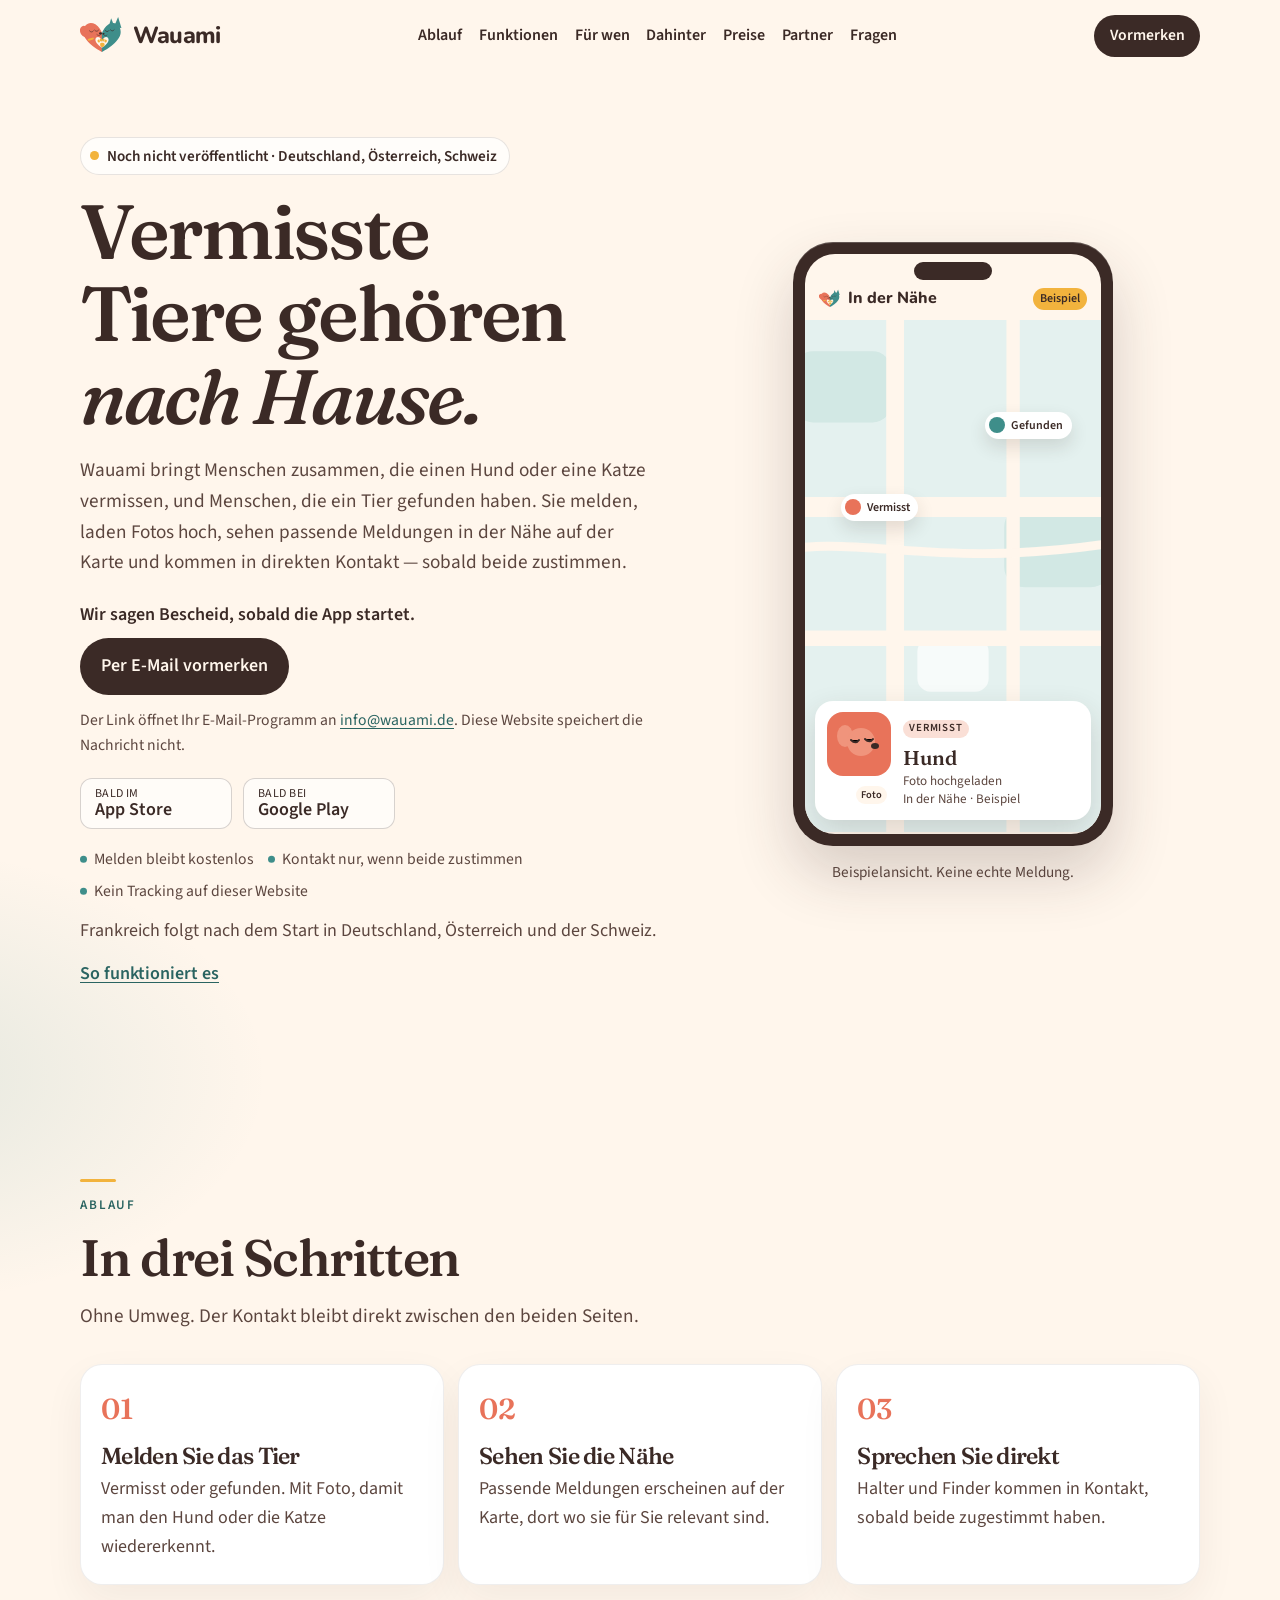
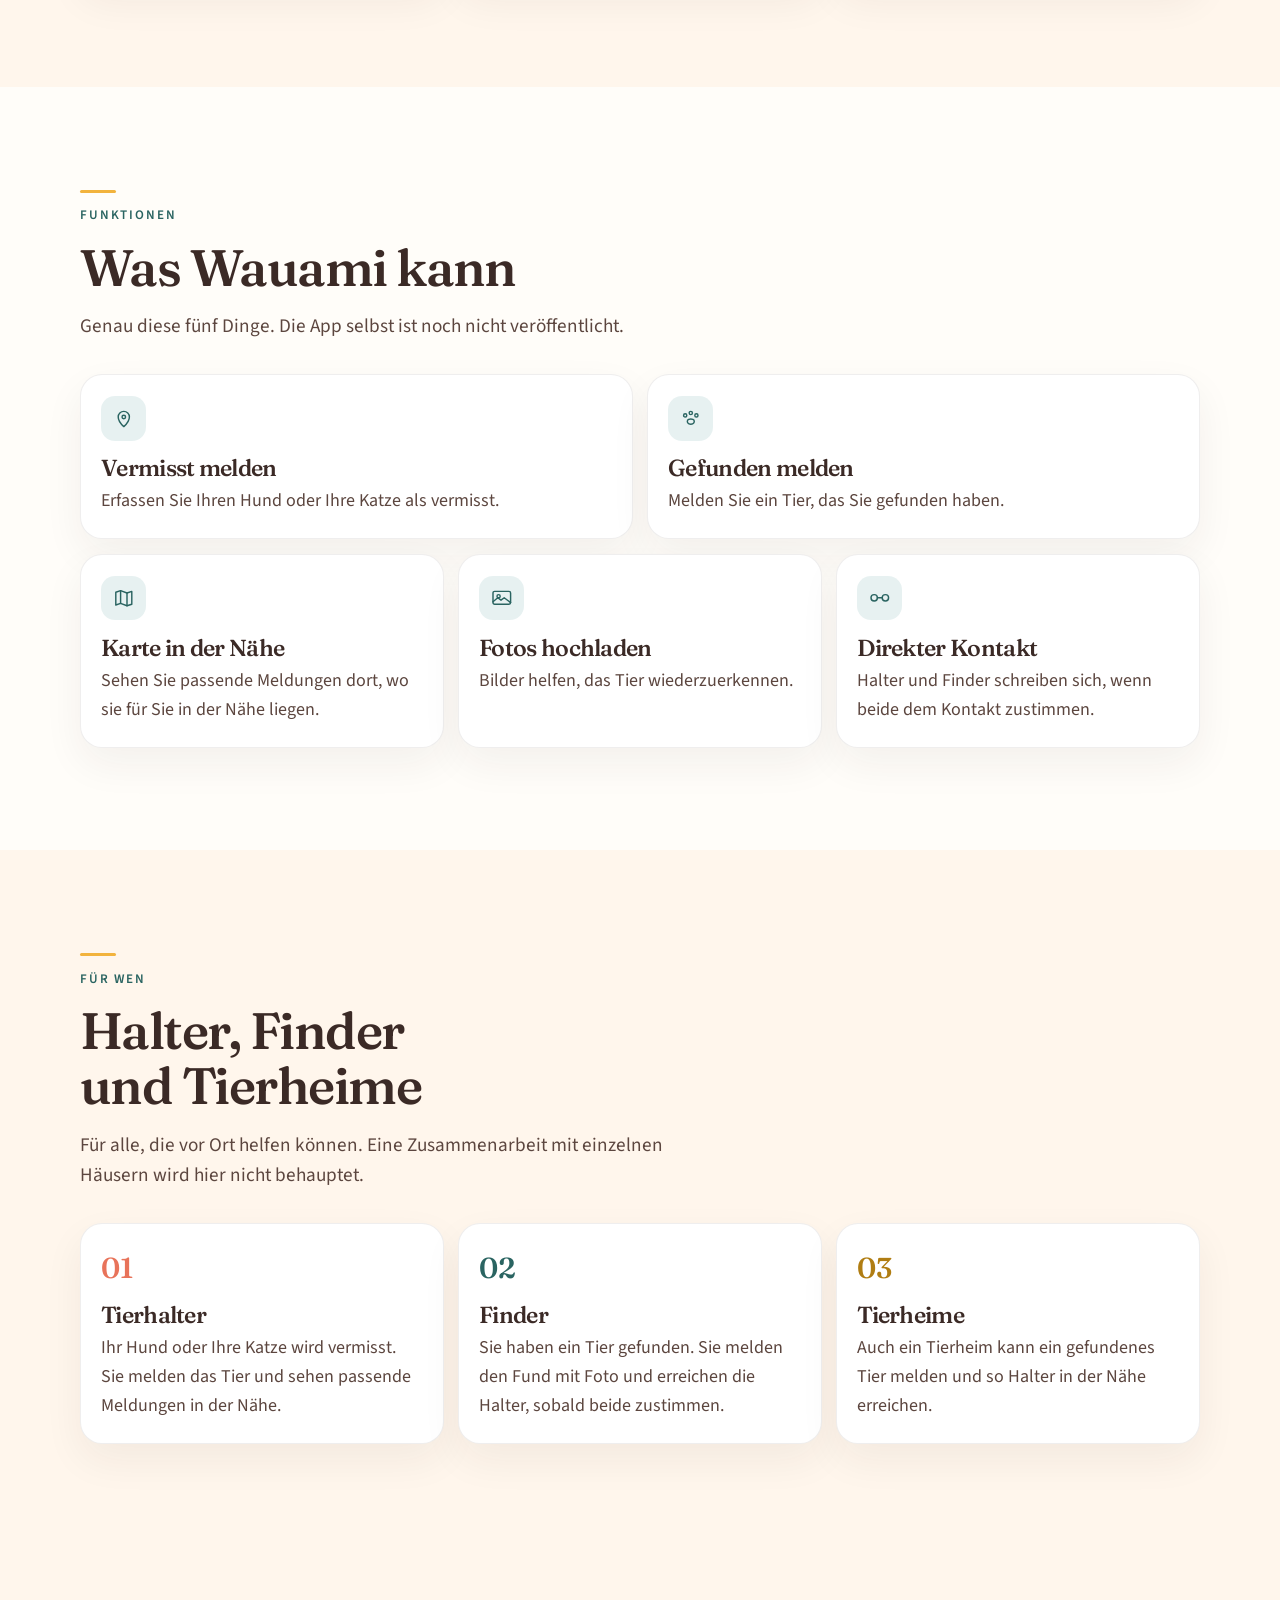
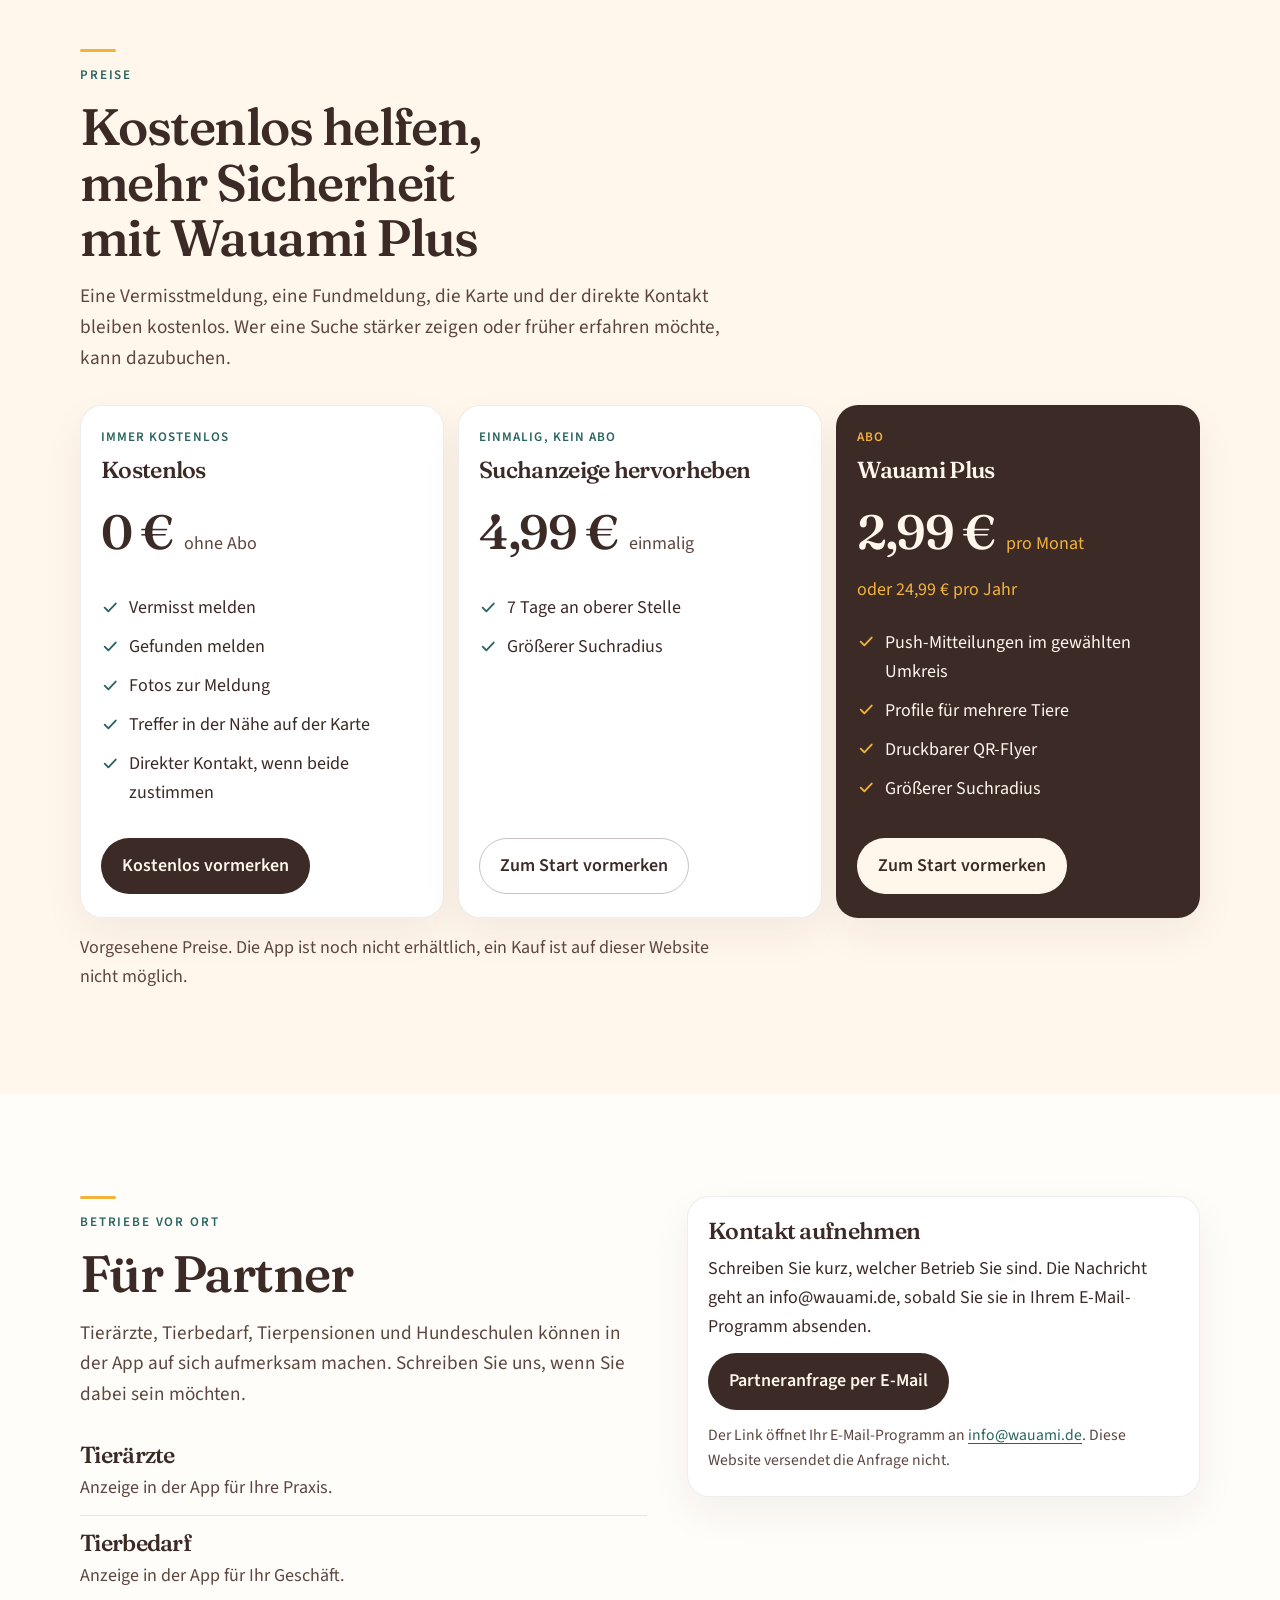
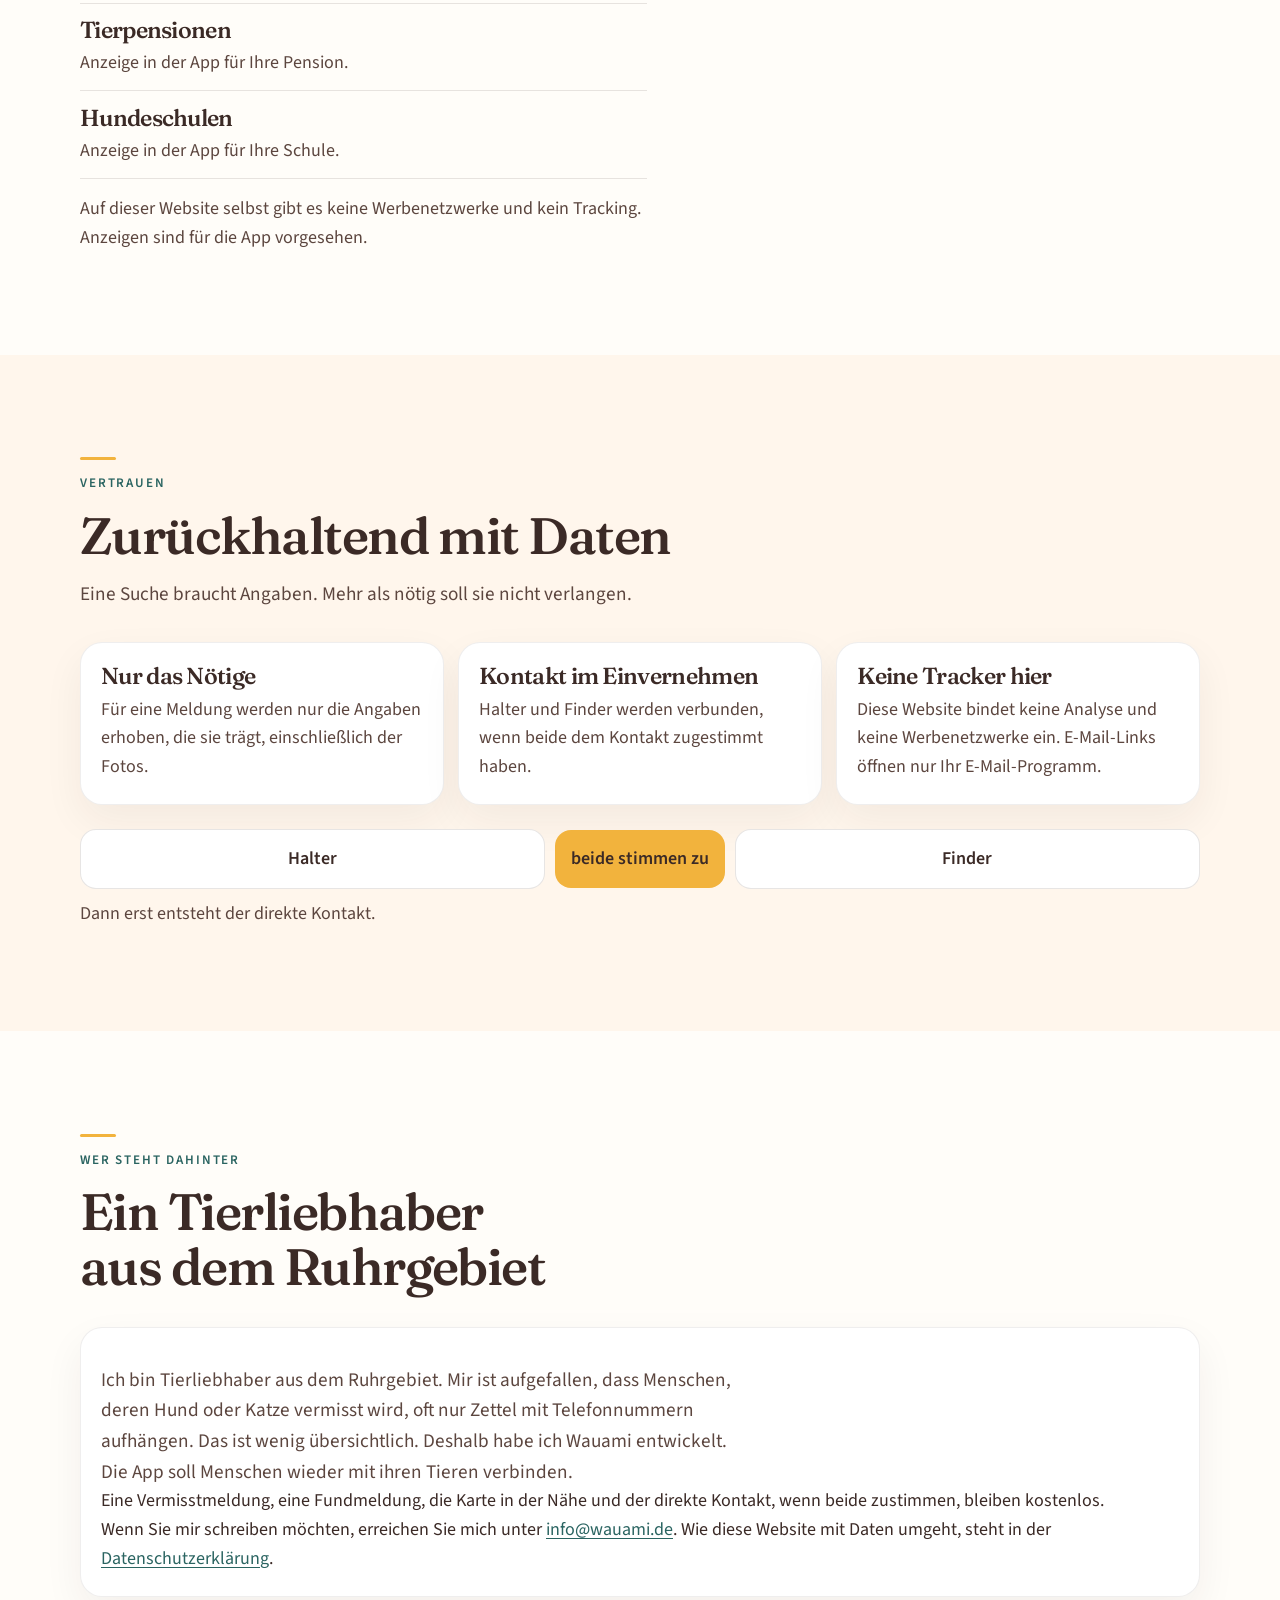
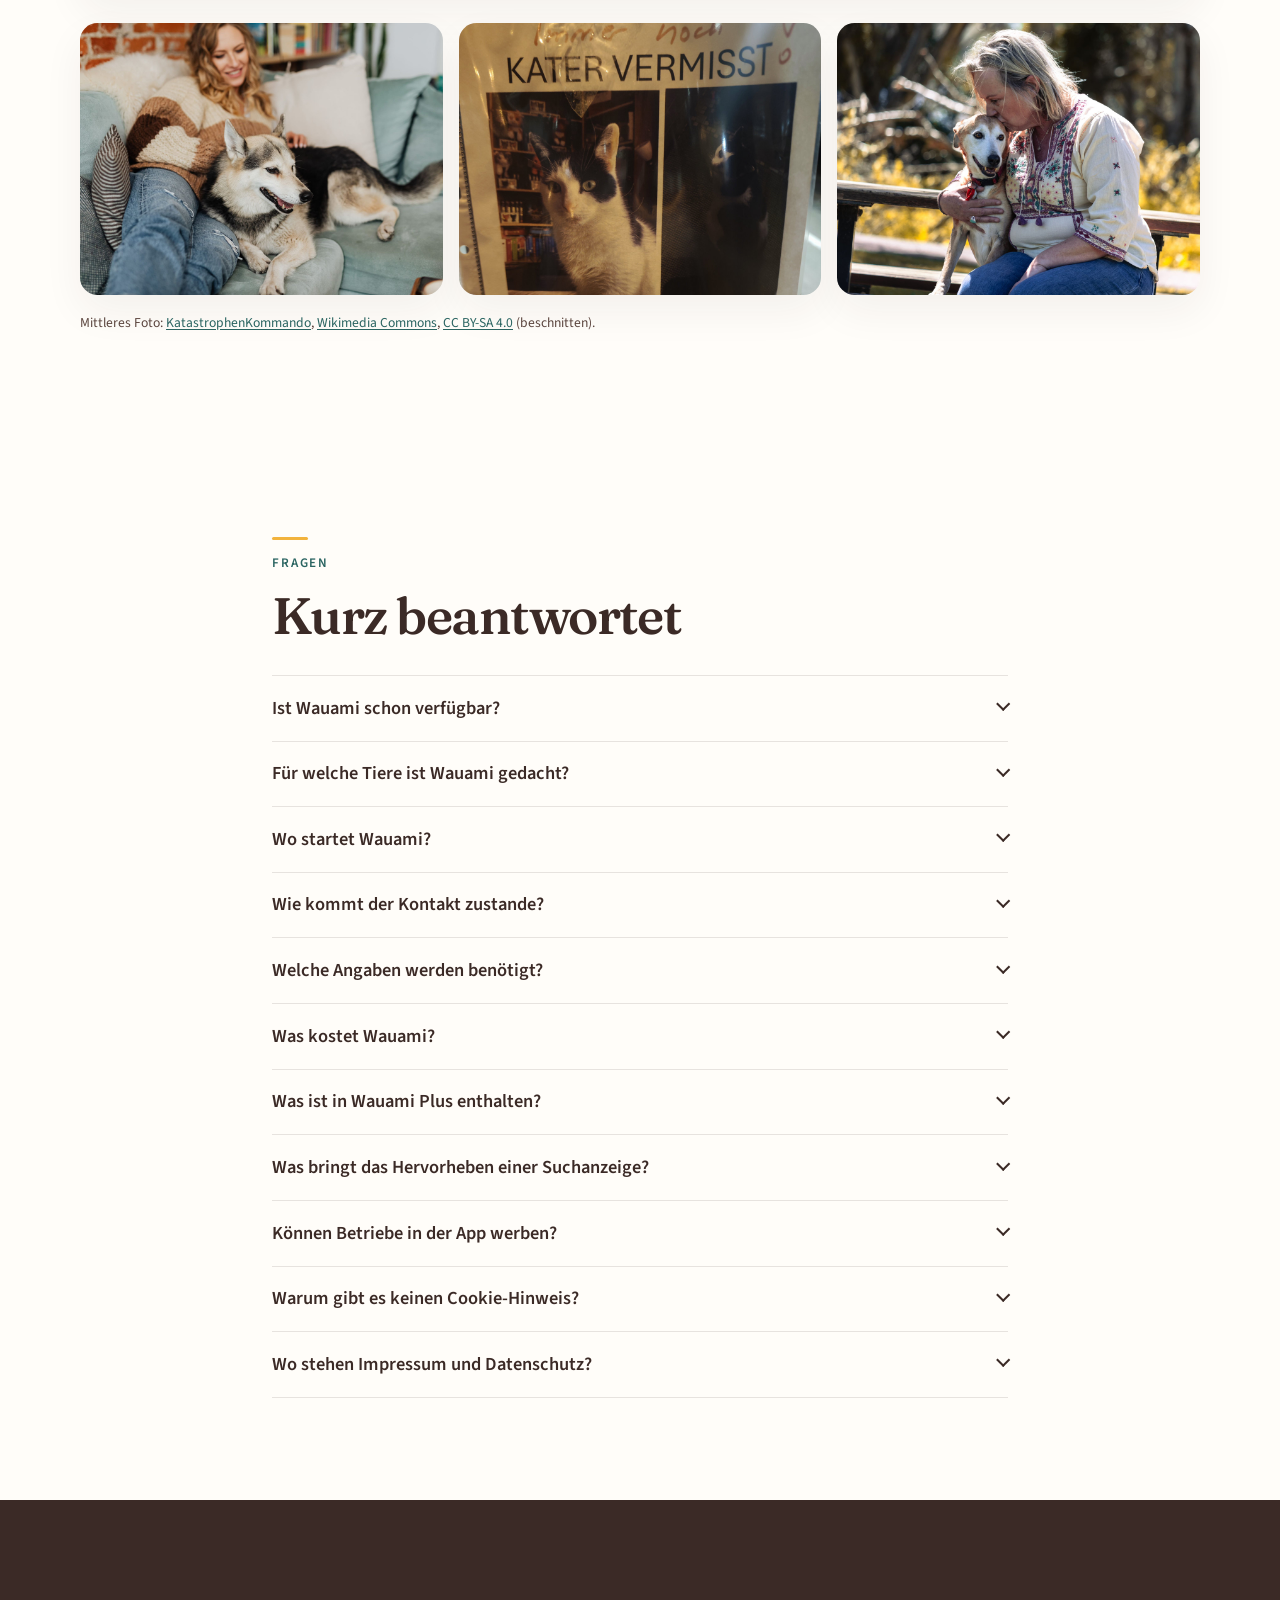
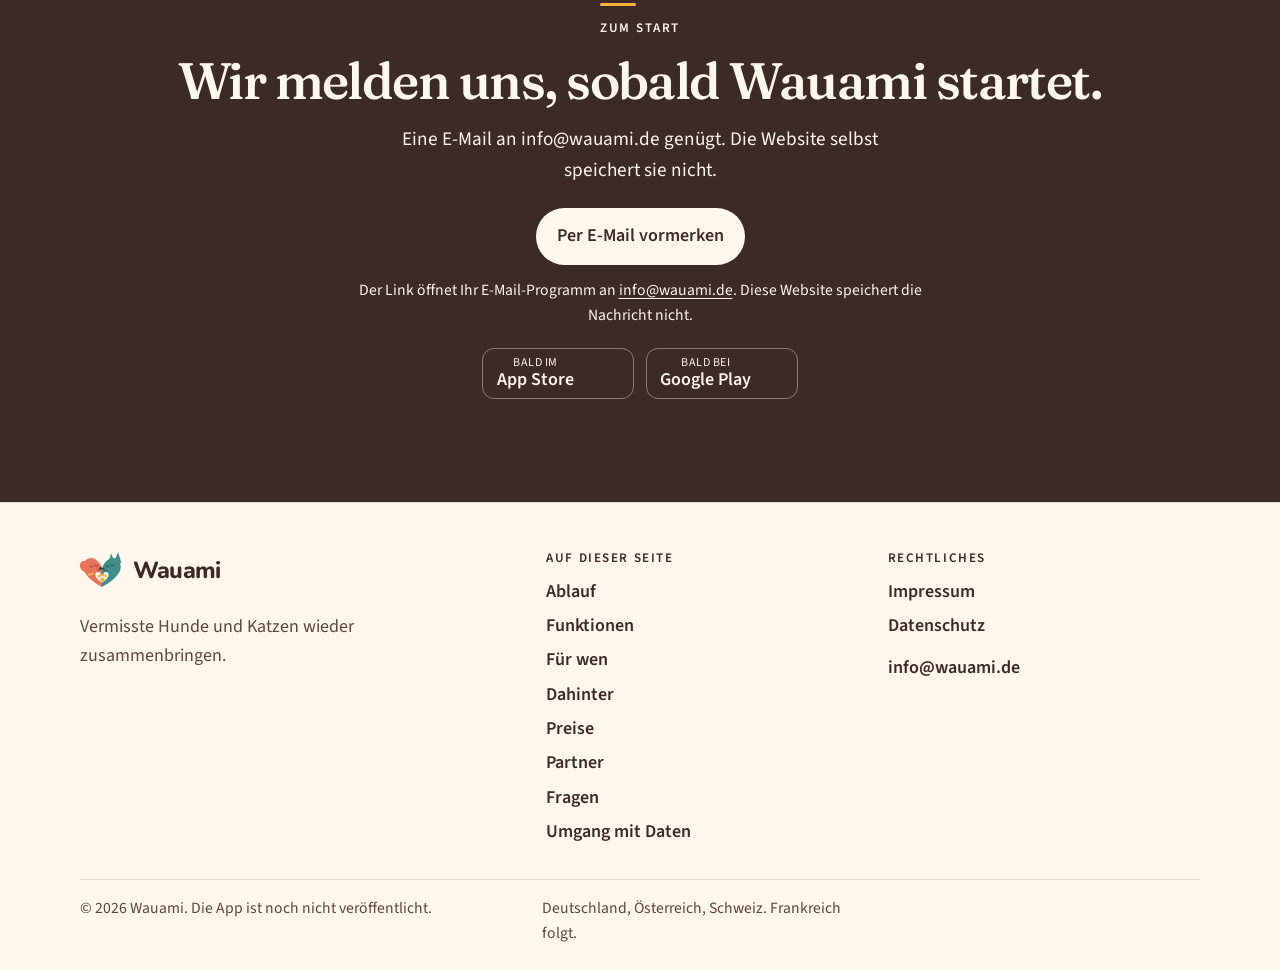
==== index.html @ b8f42830 "Website wauami.de" ====
<!DOCTYPE html><html lang="de"> <head><meta charset="utf-8"><meta name="viewport" content="width=device-width, initial-scale=1"><title>Wauami — Vermisste Tiere wieder nach Hause bringen</title><meta name="description" content="Hunde und Katzen als vermisst oder gefunden melden, in der Nähe auf der Karte sehen und direkt Kontakt aufnehmen, wenn beide zustimmen."><meta name="robots" content="noindex, nofollow"><meta name="theme-color" content="#FFF6EC"><meta name="color-scheme" content="light"><meta name="format-detection" content="telephone=no"><link rel="canonical" href="https://wauami.de/"><link rel="alternate" hreflang="de" href="https://wauami.de/"><link rel="icon" href="/mark.svg" type="image/svg+xml"><link rel="apple-touch-icon" href="/apple-touch-icon.png"><meta property="og:type" content="website"><meta property="og:locale" content="de_DE"><meta property="og:site_name" content="Wauami"><meta property="og:title" content="Wauami — Vermisste Tiere wieder nach Hause bringen"><meta property="og:description" content="Hunde und Katzen als vermisst oder gefunden melden, in der Nähe auf der Karte sehen und direkt Kontakt aufnehmen, wenn beide zustimmen."><meta property="og:url" content="https://wauami.de/"><meta property="og:image" content="https://wauami.de/og.png"><meta property="og:image:secure_url" content="https://wauami.de/og.png"><meta property="og:image:type" content="image/png"><meta property="og:image:width" content="1200"><meta property="og:image:height" content="630"><meta property="og:image:alt" content="Wauami: Hund und Katze bilden gemeinsam ein Herz"><meta name="twitter:card" content="summary_large_image"><meta name="twitter:title" content="Wauami — Vermisste Tiere wieder nach Hause bringen"><meta name="twitter:description" content="Hunde und Katzen als vermisst oder gefunden melden, in der Nähe auf der Karte sehen und direkt Kontakt aufnehmen, wenn beide zustimmen."><meta name="twitter:image" content="https://wauami.de/og.png"><meta name="twitter:image:alt" content="Wauami: Hund und Katze bilden gemeinsam ein Herz"><script type="application/ld+json">{"@context":"https://schema.org","@graph":[{"@type":"WebSite","name":"Wauami","url":"https://wauami.de","description":"Hunde und Katzen als vermisst oder gefunden melden, in der Nähe auf der Karte sehen und direkt Kontakt aufnehmen, wenn beide zustimmen.","inLanguage":"de"},{"@type":"Organization","name":"Wauami","url":"https://wauami.de","email":"info@wauami.de","logo":"https://wauami.de/mark.svg","address":{"@type":"PostalAddress","streetAddress":"Hohenzollernstraße 16","postalCode":"45659","addressLocality":"Recklinghausen","addressCountry":"DE"}},{"@type":"MobileApplication","name":"Wauami","operatingSystem":"iOS, Android","applicationCategory":"LifestyleApplication","description":"Hunde und Katzen als vermisst oder gefunden melden, in der Nähe auf der Karte sehen und direkt Kontakt aufnehmen, wenn beide zustimmen.","isAccessibleForFree":true,"offers":{"@type":"Offer","price":"0","priceCurrency":"EUR","availability":"https://schema.org/PreOrder"}}]}</script><link rel="stylesheet" href="/_astro/Base.DCu1m7xX.css"><style>
.dahinter-photos{display:grid;gap:1rem;margin-top:1.6rem;grid-template-columns:1fr;list-style:none;padding:0;margin-left:0}
.dahinter-photos figure{margin:0}
.dahinter-photos img{width:100%;height:auto;aspect-ratio:4/3;object-fit:cover;border-radius:1.1rem;display:block;box-shadow:var(--shadow)}
.dahinter-photos figcaption{position:absolute;width:1px;height:1px;overflow:hidden;clip:rect(0 0 0 0)}
@media (width>=720px){.dahinter-photos{grid-template-columns:repeat(3,1fr);align-items:start}}
.dahinter-credit{margin:.7rem 0 0;color:var(--ink-soft);font-size:.85rem;line-height:1.45}
.dahinter-credit a{color:var(--teal-text);text-decoration:underline}
.placeholder-banner{margin:1rem auto 0;display:block;width:fit-content}
</style></head> <body> <a class="skip" href="#inhalt">Zum Inhalt</a> <header class="site-header" data-header> <div class="wrap header-bar"> <a class="brand" href="/"> <img src="/mark.svg" width="44" height="40" alt=""> <span class="wordmark" translate="no">Wauami</span> </a> <nav class="nav-panel" id="hauptnav" data-nav-panel aria-label="Hauptnavigation"> <ul> <li> <a href="/#ablauf">Ablauf</a> </li><li> <a href="/#funktionen">Funktionen</a> </li><li> <a href="/#fuer-wen">Für wen</a> </li><li> <a href="/#dahinter">Dahinter</a> </li><li> <a href="/#preise">Preise</a> </li><li> <a href="/#partner">Partner</a> </li><li> <a href="/#faq">Fragen</a> </li> </ul> </nav> <div class="header-tools"> <a class="button button-small" href="/#vormerken">Vormerken</a> <button class="nav-toggle" type="button" aria-expanded="false" aria-controls="hauptnav" data-nav-toggle> <span class="visually-hidden">Menü</span> <span class="nav-toggle-bars" aria-hidden="true"></span> </button> </div> </div> </header> <main id="inhalt">   <section class="hero" id="hero" aria-labelledby="hero-title"> <div class="wrap hero-grid"> <div class="hero-copy"> <p class="eyebrow"><span class="dot" aria-hidden="true"></span> Noch nicht veröffentlicht · Deutschland, Österreich, Schweiz</p> <h1 id="hero-title">Vermisste Tiere gehören <em>nach Hause.</em></h1> <p class="lede">
Wauami bringt Menschen zusammen, die einen Hund oder eine Katze vermissen, und Menschen, die ein Tier gefunden haben. Sie melden, laden Fotos hoch, sehen passende Meldungen in der Nähe auf der Karte und kommen in direkten Kontakt — sobald beide zustimmen.
</p> <div id="vormerken"> <p class="form-lead">Wir sagen Bescheid, sobald die App startet.</p> <div class="mail-action"> <a class="button" href="mailto:info@wauami.de?subject=Vormerkung%20Wauami&amp;body=Bitte%20benachrichtigen%20Sie%20mich%2C%20sobald%20Wauami%20startet.%0A%0A">Per E-Mail vormerken</a> <p class="form-hint">
Der Link öffnet Ihr E-Mail-Programm an <a href="mailto:info@wauami.de">info@wauami.de</a>. Diese Website speichert die Nachricht nicht.
</p> </div> </div> <ul class="stores"> <li> <span class="store"> <span> <span class="store-kicker">Bald im</span> <span class="store-name">App Store</span> </span> <span class="visually-hidden">Noch kein Link. Die App ist nicht veröffentlicht.</span> </span> </li> <li> <span class="store"> <span> <span class="store-kicker">Bald bei</span> <span class="store-name">Google Play</span> </span> <span class="visually-hidden">Noch kein Link. Die App ist nicht veröffentlicht.</span> </span> </li> </ul> <ul class="assurances"> <li>Melden bleibt kostenlos</li> <li>Kontakt nur, wenn beide zustimmen</li> <li>Kein Tracking auf dieser Website</li> </ul> <p class="region-line">Frankreich folgt nach dem Start in Deutschland, Österreich und der Schweiz.</p> <p><a class="text-link" href="#ablauf">So funktioniert es</a></p> </div> <figure class="hero-figure"> <div class="device" aria-hidden="true"> <div class="device-side"></div> <div class="device-screen"> <div class="device-island"></div> <div class="app-bar"> <img src="/mark.svg" width="22" height="20" alt=""> <strong>In der Nähe</strong> <span class="app-example">Beispiel</span> </div> <div class="map"> <svg class="map-art" viewBox="0 0 320 460" preserveAspectRatio="xMidYMid slice"> <rect width="320" height="460" fill="#E4F1EF"></rect> <rect x="18" y="28" width="86" height="64" rx="16" fill="#D2E8E4"></rect> <rect x="206" y="168" width="96" height="72" rx="18" fill="#D2E8E4"></rect> <rect x="128" y="286" width="64" height="48" rx="12" fill="#F7FBFA"></rect> <path d="M0 168H320" stroke="#FFF6EC" stroke-width="18"></path> <path d="M0 286H320" stroke="#FFF6EC" stroke-width="14"></path> <path d="M108 0V460" stroke="#FFF6EC" stroke-width="16"></path> <path d="M214 0V460" stroke="#FFF6EC" stroke-width="12"></path> <path d="M-8 210C80 188 140 230 330 196" stroke="#FFF6EC" stroke-width="8" fill="none"></path> </svg> <span class="pin pin-lost"><i></i>Vermisst</span> <span class="pin pin-found"><i></i>Gefunden</span> <article class="sheet"> <div class="shot"> <svg viewBox="0 0 64 64" width="64" height="64"> <rect width="64" height="64" rx="16" fill="#E8735A"></rect> <ellipse cx="18" cy="24" rx="8" ry="11" fill="#F0947C"></ellipse> <circle cx="34" cy="30" r="14" fill="#F0947C"></circle> <path d="M24 28c3 3 6 3 8 0" stroke="#3B2A26" stroke-width="2" stroke-linecap="round"></path> <path d="M38 27c3 3 6 3 8 0" stroke="#3B2A26" stroke-width="2" stroke-linecap="round"></path> <ellipse cx="48" cy="34" rx="4" ry="3" fill="#3B2A26"></ellipse> </svg> <span>Foto</span> </div> <div class="sheet-copy"> <p class="chip">Vermisst</p> <p class="sheet-title">Hund</p> <p>Foto hochgeladen</p> <p>In der Nähe · Beispiel</p> </div> </article> </div> </div> </div> <figcaption>Beispielansicht. Keine echte Meldung.</figcaption> </figure> </div> </section> <section class="section" id="ablauf" aria-labelledby="ablauf-title"> <div class="wrap"> <header class="section-head"> <p class="kicker">Ablauf</p> <h2 id="ablauf-title">In drei Schritten</h2> <p class="lede">Ohne Umweg. Der Kontakt bleibt direkt zwischen den beiden Seiten.</p> </header> <ol class="steps"> <li class="card"> <span class="step-no" aria-hidden="true">01</span> <h3>Melden Sie das Tier</h3> <p>Vermisst oder gefunden. Mit Foto, damit man den Hund oder die Katze wiedererkennt.</p> </li> <li class="card"> <span class="step-no" aria-hidden="true">02</span> <h3>Sehen Sie die Nähe</h3> <p>Passende Meldungen erscheinen auf der Karte, dort wo sie für Sie relevant sind.</p> </li> <li class="card"> <span class="step-no" aria-hidden="true">03</span> <h3>Sprechen Sie direkt</h3> <p>Halter und Finder kommen in Kontakt, sobald beide zugestimmt haben.</p> </li> </ol> </div> </section> <section class="section section-paper" id="funktionen" aria-labelledby="funktionen-title"> <div class="wrap"> <header class="section-head"> <p class="kicker">Funktionen</p> <h2 id="funktionen-title">Was Wauami kann</h2> <p class="lede">Genau diese fünf Dinge. Die App selbst ist noch nicht veröffentlicht.</p> </header> <ul class="feature-grid"> <li class="card"> <span class="feature-icon" aria-hidden="true"> <svg viewBox="0 0 32 32"><path d="M16 27s7-6.2 7-12a7 7 0 1 0-14 0c0 5.8 7 12 7 12Z"></path><circle cx="16" cy="15" r="2.2"></circle></svg> </span> <h3>Vermisst melden</h3> <p>Erfassen Sie Ihren Hund oder Ihre Katze als vermisst.</p> </li> <li class="card"> <span class="feature-icon" aria-hidden="true"> <svg viewBox="0 0 32 32"><circle cx="9" cy="13" r="2"></circle><circle cx="16" cy="10" r="2"></circle><circle cx="23" cy="13" r="2"></circle><path d="M12 19c1-2 7-2 8 0 1 2.4-.2 5-4 5s-5-2.6-4-5Z"></path></svg> </span> <h3>Gefunden melden</h3> <p>Melden Sie ein Tier, das Sie gefunden haben.</p> </li> <li class="card"> <span class="feature-icon" aria-hidden="true"> <svg viewBox="0 0 32 32"><path d="M6 9l6-2 8 3 6-2v16l-6 2-8-3-6 2V9Z"></path><path d="M12 7v16M20 10v16"></path></svg> </span> <h3>Karte in der Nähe</h3> <p>Sehen Sie passende Meldungen dort, wo sie für Sie in der Nähe liegen.</p> </li> <li class="card"> <span class="feature-icon" aria-hidden="true"> <svg viewBox="0 0 32 32"><rect x="5" y="8" width="22" height="16" rx="2"></rect><circle cx="12" cy="14" r="2"></circle><path d="M5 21l6-5 4 3 4-3 8 6"></path></svg> </span> <h3>Fotos hochladen</h3> <p>Bilder helfen, das Tier wiederzuerkennen.</p> </li> <li class="card"> <span class="feature-icon" aria-hidden="true"> <svg viewBox="0 0 32 32"><circle cx="9" cy="16" r="4"></circle><circle cx="23" cy="16" r="4"></circle><path d="M13 16h6"></path></svg> </span> <h3>Direkter Kontakt</h3> <p>Halter und Finder schreiben sich, wenn beide dem Kontakt zustimmen.</p> </li> </ul> </div> </section> <section class="section" id="fuer-wen" aria-labelledby="fuer-wen-title"> <div class="wrap"> <header class="section-head"> <p class="kicker">Für wen</p> <h2 id="fuer-wen-title">Halter, Finder und Tierheime</h2> <p class="lede">Für alle, die vor Ort helfen können. Eine Zusammenarbeit mit einzelnen Häusern wird hier nicht behauptet.</p> </header> <ul class="audience-grid"> <li class="card audience-card"> <span class="step-no" aria-hidden="true">01</span> <h3>Tierhalter</h3> <p>Ihr Hund oder Ihre Katze wird vermisst. Sie melden das Tier und sehen passende Meldungen in der Nähe.</p> </li> <li class="card audience-card"> <span class="step-no" aria-hidden="true">02</span> <h3>Finder</h3> <p>Sie haben ein Tier gefunden. Sie melden den Fund mit Foto und erreichen die Halter, sobald beide zustimmen.</p> </li> <li class="card audience-card"> <span class="step-no" aria-hidden="true">03</span> <h3>Tierheime</h3> <p>Auch ein Tierheim kann ein gefundenes Tier melden und so Halter in der Nähe erreichen.</p> </li> </ul> </div> </section> <section class="section" id="preise" aria-labelledby="preise-title"> <div class="wrap"> <header class="section-head"> <p class="kicker">Preise</p> <h2 id="preise-title">Kostenlos helfen, mehr Sicherheit mit Wauami Plus</h2> <p class="lede">
Eine Vermisstmeldung, eine Fundmeldung, die Karte und der direkte Kontakt bleiben kostenlos. Wer eine Suche stärker zeigen oder früher erfahren möchte, kann dazubuchen.
</p> </header> <div class="price-grid"> <article class="card price-card"> <p class="price-tag">Immer kostenlos</p> <h3>Kostenlos</h3> <p class="price"> <span class="price-amount">0 €</span> <span class="price-note">ohne Abo</span> </p> <ul class="ticks"> <li> <svg viewBox="0 0 20 20" aria-hidden="true"><path d="M4 10.5 8 14.5 16 6"></path></svg> Vermisst melden </li><li> <svg viewBox="0 0 20 20" aria-hidden="true"><path d="M4 10.5 8 14.5 16 6"></path></svg> Gefunden melden </li><li> <svg viewBox="0 0 20 20" aria-hidden="true"><path d="M4 10.5 8 14.5 16 6"></path></svg> Fotos zur Meldung </li><li> <svg viewBox="0 0 20 20" aria-hidden="true"><path d="M4 10.5 8 14.5 16 6"></path></svg> Treffer in der Nähe auf der Karte </li><li> <svg viewBox="0 0 20 20" aria-hidden="true"><path d="M4 10.5 8 14.5 16 6"></path></svg> Direkter Kontakt, wenn beide zustimmen </li> </ul> <a class="button" href="#vormerken">Kostenlos vormerken</a> </article> <article class="card price-card"> <p class="price-tag">Einmalig, kein Abo</p> <h3>Suchanzeige hervorheben</h3> <p class="price"> <span class="price-amount">4,99 €</span> <span class="price-note">einmalig</span> </p> <ul class="ticks"> <li> <svg viewBox="0 0 20 20" aria-hidden="true"><path d="M4 10.5 8 14.5 16 6"></path></svg> 7 Tage an oberer Stelle </li><li> <svg viewBox="0 0 20 20" aria-hidden="true"><path d="M4 10.5 8 14.5 16 6"></path></svg> Größerer Suchradius </li> </ul> <a class="button button-ghost" href="#vormerken">Zum Start vormerken</a> </article> <article class="card price-card is-plus"> <p class="price-tag">Abo</p> <h3>Wauami Plus</h3> <p class="price"> <span class="price-amount">2,99 €</span> <span class="price-note">pro Monat</span> </p> <p class="price-alt">oder 24,99 € pro Jahr</p> <ul class="ticks"> <li> <svg viewBox="0 0 20 20" aria-hidden="true"><path d="M4 10.5 8 14.5 16 6"></path></svg> Push-Mitteilungen im gewählten Umkreis </li><li> <svg viewBox="0 0 20 20" aria-hidden="true"><path d="M4 10.5 8 14.5 16 6"></path></svg> Profile für mehrere Tiere </li><li> <svg viewBox="0 0 20 20" aria-hidden="true"><path d="M4 10.5 8 14.5 16 6"></path></svg> Druckbarer QR-Flyer </li><li> <svg viewBox="0 0 20 20" aria-hidden="true"><path d="M4 10.5 8 14.5 16 6"></path></svg> Größerer Suchradius </li> </ul> <a class="button button-inverse" href="#vormerken">Zum Start vormerken</a> </article> </div> <p class="price-footnote">
Vorgesehene Preise. Die App ist noch nicht erhältlich, ein Kauf ist auf dieser Website nicht möglich.
</p> </div> </section> <section class="section section-paper" id="partner" aria-labelledby="partner-title"> <div class="wrap partner-grid"> <div> <header class="section-head"> <p class="kicker">Betriebe vor Ort</p> <h2 id="partner-title">Für Partner</h2> <p class="lede">
Tierärzte, Tierbedarf, Tierpensionen und Hundeschulen können in der App auf sich aufmerksam machen. Schreiben Sie uns, wenn Sie dabei sein möchten.
</p> </header> <ul class="partner-list"> <li> <h3>Tierärzte</h3> <p>Anzeige in der App für Ihre Praxis.</p> </li><li> <h3>Tierbedarf</h3> <p>Anzeige in der App für Ihr Geschäft.</p> </li><li> <h3>Tierpensionen</h3> <p>Anzeige in der App für Ihre Pension.</p> </li><li> <h3>Hundeschulen</h3> <p>Anzeige in der App für Ihre Schule.</p> </li> </ul> <p class="partner-note">
Auf dieser Website selbst gibt es keine Werbenetzwerke und kein Tracking. Anzeigen sind für die App vorgesehen.
</p> </div> <div class="card partner-card"> <h3>Kontakt aufnehmen</h3> <p>Schreiben Sie kurz, welcher Betrieb Sie sind. Die Nachricht geht an info@wauami.de, sobald Sie sie in Ihrem E-Mail-Programm absenden.</p> <div class="mail-action"> <a class="button" href="mailto:info@wauami.de?subject=Partneranfrage%20Wauami&amp;body=Unternehmen%3A%0AAnsprechperson%3A%0AArt%20des%20Betriebs%20(Tier%C3%A4rzte%2C%20Tierbedarf%2C%20Tierpensionen%20oder%20Hundeschulen)%3A%0ANachricht%3A%0A">Partneranfrage per E-Mail</a> <p class="form-hint">
Der Link öffnet Ihr E-Mail-Programm an <a href="mailto:info@wauami.de">info@wauami.de</a>. Diese Website versendet die Anfrage nicht.
</p> </div> </div> </div> </section> <section class="section" id="vertrauen" aria-labelledby="vertrauen-title"> <div class="wrap"> <header class="section-head"> <p class="kicker">Vertrauen</p> <h2 id="vertrauen-title">Zurückhaltend mit Daten</h2> <p class="lede">Eine Suche braucht Angaben. Mehr als nötig soll sie nicht verlangen.</p> </header> <ul class="trust-grid"> <li class="card"> <h3>Nur das Nötige</h3> <p>Für eine Meldung werden nur die Angaben erhoben, die sie trägt, einschließlich der Fotos.</p> </li> <li class="card"> <h3>Kontakt im Einvernehmen</h3> <p>Halter und Finder werden verbunden, wenn beide dem Kontakt zugestimmt haben.</p> </li> <li class="card"> <h3>Keine Tracker hier</h3> <p>Diese Website bindet keine Analyse und keine Werbenetzwerke ein. E-Mail-Links öffnen nur Ihr E-Mail-Programm.</p> </li> </ul> <div class="consent"> <p class="consent-party">Halter</p> <p class="consent-mid">beide stimmen zu</p> <p class="consent-party">Finder</p> </div> <p class="consent-caption">Dann erst entsteht der direkte Kontakt.</p> </div> </section> <section class="section section-paper" id="dahinter" aria-labelledby="dahinter-title"> <div class="wrap"> <header class="section-head"> <p class="kicker">Wer steht dahinter</p> <h2 id="dahinter-title">Ein Tierliebhaber aus dem Ruhrgebiet</h2> </header> <div class="card"> <p class="lede">Ich bin Tierliebhaber aus dem Ruhrgebiet. Mir ist aufgefallen, dass Menschen, deren Hund oder Katze vermisst wird, oft nur Zettel mit Telefonnummern aufhängen. Das ist wenig übersichtlich. Deshalb habe ich Wauami entwickelt. Die App soll Menschen wieder mit ihren Tieren verbinden.</p> <p>Eine Vermisstmeldung, eine Fundmeldung, die Karte in der Nähe und der direkte Kontakt, wenn beide zustimmen, bleiben kostenlos.</p> <p>Wenn Sie mir schreiben möchten, erreichen Sie mich unter <a href="mailto:info@wauami.de">info@wauami.de</a>. Wie diese Website mit Daten umgeht, steht in der <a href="/datenschutz">Datenschutzerklärung</a>.</p> </div> <ul class="dahinter-photos"> <li> <figure> <img src="/bilder/wer-steht-dahinter/01-zuhause-sofa-hund.jpg" width="1152" height="864" alt="Eine Frau sitzt mit ihrem Hund auf dem Sofa."> </figure> </li> <li> <figure> <img src="/bilder/wer-steht-dahinter/02-zettel-kater-vermisst.jpg" width="1152" height="864" alt="Ein Zettel mit der Aufschrift Kater vermisst hängt in einer Hülle an einem Pfosten."> </figure> </li> <li> <figure> <img src="/bilder/wer-steht-dahinter/03-wiedersehen-bank.jpg" width="1152" height="864" alt="Eine Frau umarmt ihren Hund im Freien."> </figure> </li> </ul> <p class="dahinter-credit">Mittleres Foto: <a href="https://commons.wikimedia.org/wiki/User:KatastrophenKommando">KatastrophenKommando</a>, <a href="https://commons.wikimedia.org/wiki/File:Missing_Cat_Poster_Boris_Remchingen.jpg">Wikimedia Commons</a>, <a href="https://creativecommons.org/licenses/by-sa/4.0/deed.de">CC BY-SA 4.0</a> (beschnitten).</p> </div> </section> <section class="section section-paper" id="faq" aria-labelledby="faq-title"> <div class="wrap faq-wrap"> <header class="section-head"> <p class="kicker">Fragen</p> <h2 id="faq-title">Kurz beantwortet</h2> </header> <div class="faq-list"> <details class="faq-item"> <summary>Ist Wauami schon verfügbar?</summary> <p>Nein. Die App ist noch nicht im App Store und nicht bei Google Play. Einen Termin gibt es noch nicht. Über den E-Mail-Link können Sie sich vormerken lassen. Die Nachricht geht erst ab, wenn Sie sie in Ihrem E-Mail-Programm senden.</p> </details><details class="faq-item"> <summary>Für welche Tiere ist Wauami gedacht?</summary> <p>Für Hunde und Katzen.</p> </details><details class="faq-item"> <summary>Wo startet Wauami?</summary> <p>Zuerst in Deutschland, Österreich und der Schweiz. Frankreich ist danach vorgesehen.</p> </details><details class="faq-item"> <summary>Wie kommt der Kontakt zustande?</summary> <p>Direkt zwischen Halter und Finder, und zwar dann, wenn beide dem Kontakt zugestimmt haben.</p> </details><details class="faq-item"> <summary>Welche Angaben werden benötigt?</summary> <p>Nur das, was eine Meldung und der spätere Kontakt brauchen, einschließlich Fotos des Tieres. Für diese Website gilt die Datenschutzerklärung. Die App ist noch nicht veröffentlicht.</p> </details><details class="faq-item"> <summary>Was kostet Wauami?</summary> <p>Vermisst melden, gefunden melden, die Karte und der direkte Kontakt sind kostenlos. Eine Suchanzeige hervorzuheben ist einmalig mit 4,99 € für 7 Tage vorgesehen. Wauami Plus ist mit 2,99 € im Monat oder 24,99 € im Jahr vorgesehen. Bezahlen können Sie erst in der App. Hier gibt es keinen Kauf.</p> </details><details class="faq-item"> <summary>Was ist in Wauami Plus enthalten?</summary> <p>Push-Mitteilungen im gewählten Umkreis, Profile für mehrere Tiere, ein druckbarer QR-Flyer und ein größerer Suchradius.</p> </details><details class="faq-item"> <summary>Was bringt das Hervorheben einer Suchanzeige?</summary> <p>Die Meldung wird für 7 Tage an oberer Stelle gezeigt und mit einem größeren Suchradius versehen. Der Betrag ist einmalig, kein Abo.</p> </details><details class="faq-item"> <summary>Können Betriebe in der App werben?</summary> <p>Tierärzte, Tierbedarf, Tierpensionen und Hundeschulen können eine Anzeige in der App schalten. Die Anfrage stellen Sie per E-Mail an info@wauami.de. Werbenetzwerke auf der Website selbst gibt es nicht.</p> </details><details class="faq-item"> <summary>Warum gibt es keinen Cookie-Hinweis?</summary> <p>Diese Website bindet keine Analyse- und keine Werbedienste ein und setzt dafür keine Cookies. Die E-Mail-Links öffnen nur Ihr E-Mail-Programm. Einen Cookie-Hinweis gibt es hier deshalb nicht.</p> </details><details class="faq-item"> <summary>Wo stehen Impressum und Datenschutz?</summary> <p>Im Fuß jeder Seite. Dort stehen der Betreiber und der Umgang mit Daten auf dieser Website.</p> </details> </div> </div> </section> <section class="section closing" id="schluss" aria-labelledby="schluss-title"> <div class="wrap"> <p class="kicker kicker-light">Zum Start</p> <h2 id="schluss-title">Wir melden uns, sobald Wauami startet.</h2> <p class="lede">Eine E-Mail an info@wauami.de genügt. Die Website selbst speichert sie nicht.</p> <div class="mail-action"> <a class="button" href="mailto:info@wauami.de?subject=Vormerkung%20Wauami&amp;body=Bitte%20benachrichtigen%20Sie%20mich%2C%20sobald%20Wauami%20startet.%0A%0A">Per E-Mail vormerken</a> <p class="form-hint">
Der Link öffnet Ihr E-Mail-Programm an <a href="mailto:info@wauami.de">info@wauami.de</a>. Diese Website speichert die Nachricht nicht.
</p> </div> <ul class="stores"> <li> <span class="store"> <span> <span class="store-kicker">Bald im</span> <span class="store-name">App Store</span> </span> <span class="visually-hidden">Noch kein Link. Die App ist nicht veröffentlicht.</span> </span> </li> <li> <span class="store"> <span> <span class="store-kicker">Bald bei</span> <span class="store-name">Google Play</span> </span> <span class="visually-hidden">Noch kein Link. Die App ist nicht veröffentlicht.</span> </span> </li> </ul> </div> </section>  </main> <footer class="site-footer" id="fuss"> <div class="wrap footer-grid"> <div class="footer-brand"> <a class="brand" href="/"> <img src="/mark.svg" width="44" height="40" alt=""> <span class="wordmark" translate="no">Wauami</span> </a> <p>Vermisste Hunde und Katzen wieder zusammenbringen.</p> </div> <nav aria-label="Auf dieser Seite"> <h2>Auf dieser Seite</h2> <ul> <li> <a href="/#ablauf">Ablauf</a> </li><li> <a href="/#funktionen">Funktionen</a> </li><li> <a href="/#fuer-wen">Für wen</a> </li><li> <a href="/#dahinter">Dahinter</a> </li><li> <a href="/#preise">Preise</a> </li><li> <a href="/#partner">Partner</a> </li><li> <a href="/#faq">Fragen</a> </li> <li><a href="/#vertrauen">Umgang mit Daten</a></li> </ul> </nav> <nav aria-label="Rechtliches"> <h2>Rechtliches</h2> <ul> <li><a href="/impressum">Impressum</a></li> <li><a href="/datenschutz">Datenschutz</a></li> </ul> <p class="footer-note"> <a href="mailto:info@wauami.de">info@wauami.de</a> </p> </nav> </div> <div class="wrap footer-base"> <p>© 2026 Wauami. Die App ist noch nicht veröffentlicht.</p> <p>Deutschland, Österreich, Schweiz. Frankreich folgt.</p> </div> </footer><script type="module">function e(){let e=document.querySelector(`[data-header]`),t=document.querySelector(`[data-nav-toggle]`),n=document.querySelector(`[data-nav-panel]`);if(!e||!t||!n)return;let r=(e=!1)=>{n.classList.remove(`is-open`),t.setAttribute(`aria-expanded`,`false`),document.body.classList.remove(`nav-open`),e&&t.focus()},i=()=>{n.classList.add(`is-open`),t.setAttribute(`aria-expanded`,`true`),document.body.classList.add(`nav-open`),n.querySelector(`a`)?.focus()};t.addEventListener(`click`,()=>{n.classList.contains(`is-open`)?r():i()}),n.querySelectorAll(`a`).forEach(e=>{e.addEventListener(`click`,()=>r())}),document.addEventListener(`keydown`,e=>{e.key===`Escape`&&n.classList.contains(`is-open`)&&r(!0)}),document.addEventListener(`click`,t=>{n.classList.contains(`is-open`)&&t.target instanceof Node&&!e.contains(t.target)&&r()});let a=window.matchMedia(`(min-width: 1040px)`);a.addEventListener(`change`,()=>{a.matches&&r()});let o=()=>e.classList.toggle(`is-scrolled`,window.scrollY>8);o(),window.addEventListener(`scroll`,o,{passive:!0})}e();</script> </body> </html>
---- _astro/Base.DCu1m7xX.css ----
@font-face{font-family:Fraunces Variable;font-style:normal;font-display:swap;font-weight:100 900;src:url(/_astro/fraunces-vietnamese-wght-normal.CnvboYUG.woff2)format("woff2-variations");unicode-range:U+102-103,U+110-111,U+128-129,U+168-169,U+1A0-1A1,U+1AF-1B0,U+300-301,U+303-304,U+308-309,U+323,U+329,U+1EA0-1EF9,U+20AB}@font-face{font-family:Fraunces Variable;font-style:normal;font-display:swap;font-weight:100 900;src:url(/_astro/fraunces-latin-ext-wght-normal.Ca2vKHc0.woff2)format("woff2-variations");unicode-range:U+100-2BA,U+2BD-2C5,U+2C7-2CC,U+2CE-2D7,U+2DD-2FF,U+304,U+308,U+329,U+1D00-1DBF,U+1E00-1E9F,U+1EF2-1EFF,U+2020,U+20A0-20AB,U+20AD-20C0,U+2113,U+2C60-2C7F,U+A720-A7FF}@font-face{font-family:Fraunces Variable;font-style:normal;font-display:swap;font-weight:100 900;src:url(/_astro/fraunces-latin-wght-normal.ukD16Tqj.woff2)format("woff2-variations");unicode-range:U+??,U+131,U+152-153,U+2BB-2BC,U+2C6,U+2DA,U+2DC,U+304,U+308,U+329,U+2000-206F,U+20AC,U+2122,U+2191,U+2193,U+2212,U+2215,U+FEFF,U+FFFD}@font-face{font-family:Fraunces Variable;font-style:italic;font-display:swap;font-weight:100 900;src:url(/_astro/fraunces-vietnamese-wght-italic.BicUS2cM.woff2)format("woff2-variations");unicode-range:U+102-103,U+110-111,U+128-129,U+168-169,U+1A0-1A1,U+1AF-1B0,U+300-301,U+303-304,U+308-309,U+323,U+329,U+1EA0-1EF9,U+20AB}@font-face{font-family:Fraunces Variable;font-style:italic;font-display:swap;font-weight:100 900;src:url(/_astro/fraunces-latin-ext-wght-italic.BfTTTDIL.woff2)format("woff2-variations");unicode-range:U+100-2BA,U+2BD-2C5,U+2C7-2CC,U+2CE-2D7,U+2DD-2FF,U+304,U+308,U+329,U+1D00-1DBF,U+1E00-1E9F,U+1EF2-1EFF,U+2020,U+20A0-20AB,U+20AD-20C0,U+2113,U+2C60-2C7F,U+A720-A7FF}@font-face{font-family:Fraunces Variable;font-style:italic;font-display:swap;font-weight:100 900;src:url(/_astro/fraunces-latin-wght-italic.Py8at3oI.woff2)format("woff2-variations");unicode-range:U+??,U+131,U+152-153,U+2BB-2BC,U+2C6,U+2DA,U+2DC,U+304,U+308,U+329,U+2000-206F,U+20AC,U+2122,U+2191,U+2193,U+2212,U+2215,U+FEFF,U+FFFD}@font-face{font-family:"Source Sans 3";font-style:normal;font-display:swap;font-weight:400;src:url(/_astro/source-sans-3-latin-400-normal.DQi5PRDE.woff2)format("woff2"),url(/_astro/source-sans-3-latin-400-normal.RR2C27NP.woff)format("woff")}@font-face{font-family:"Source Sans 3";font-style:normal;font-display:swap;font-weight:600;src:url(/_astro/source-sans-3-latin-600-normal.DeckBYAU.woff2)format("woff2"),url(/_astro/source-sans-3-latin-600-normal.Ck0n4g8U.woff)format("woff")}@font-face{font-family:Nunito;font-style:normal;font-display:swap;font-weight:800;src:url(/_astro/nunito-latin-800-normal.Dz8SOQK_.woff2)format("woff2"),url(/_astro/nunito-latin-800-normal.D-J0wlBY.woff)format("woff")}:root{--coral:#e8735a;--teal:#3e8e8a;--teal-text:#2a6461;--honey:#f2b33d;--cream:#fff6ec;--paper:#fffdf9;--ink:#3b2a26;--ink-soft:#5c463f;--line:#3b2a261f;--shadow:0 16px 40px #3b2a260f;--font-display:"Fraunces Variable", Georgia, "Times New Roman", serif;--font-body:"Source Sans 3", "Segoe UI", sans-serif;--font-mark:"Nunito", "Trebuchet MS", sans-serif;color-scheme:light}*,:before,:after{box-sizing:border-box}html{scroll-behavior:smooth}body{font-family:var(--font-body);color:var(--ink);background:radial-gradient(900px 480px at 100% -10%, #e8735a29, transparent 60%), radial-gradient(720px 420px at -10% 12%, #3e8e8a24, transparent 55%), var(--cream);margin:0;font-size:1.125rem;line-height:1.6}body.nav-open{overflow:hidden}img{max-width:100%;height:auto;display:block}h1,h2,h3{font-family:var(--font-display);letter-spacing:-.03em;text-wrap:balance;margin:0;font-weight:560;line-height:1.08}h1{font-size:clamp(2.7rem,7vw,4.8rem)}h1 em{font-style:italic;font-weight:520}h2{font-size:clamp(2rem,4vw,3.2rem)}h3{font-size:1.45rem}p{hyphens:auto;margin:0}a{color:var(--teal-text);text-underline-offset:.18em}a:hover{color:var(--ink)}:focus-visible{outline:3px solid var(--teal-text);outline-offset:3px}::selection{background:var(--honey);color:var(--ink)}.skip{z-index:50;background:var(--ink);color:var(--cream);border-radius:999px;padding:.7rem 1rem;text-decoration:none;position:absolute;top:-4rem;left:1rem}.skip:focus{top:1rem}.visually-hidden{clip:rect(0, 0, 0, 0);white-space:nowrap;border:0;width:1px;height:1px;margin:-1px;padding:0;position:absolute;overflow:hidden}.wrap{width:min(1120px,100% - 2.5rem);margin-inline:auto}.section{padding-block:clamp(4.2rem,8vw,7rem);scroll-margin-top:5.5rem}.section-paper{background:var(--paper)}.section-head{max-width:40rem;margin-bottom:2rem}.kicker{letter-spacing:.14em;text-transform:uppercase;color:var(--teal-text);margin:0 0 .85rem;font-size:.82rem;font-weight:600}.kicker:before{content:"";background:var(--honey);border-radius:99px;width:2.25rem;height:3px;margin-bottom:.8rem;display:block}.lede{max-width:40rem;color:var(--ink-soft);margin-top:1rem;font-size:1.2rem}.card{box-shadow:var(--shadow);background:#fff;border:1px solid #3b2a2614;border-radius:22px;padding:1.3rem 1.25rem 1.4rem}.button{background:var(--ink);min-height:3rem;color:var(--cream);font:inherit;cursor:pointer;border:1.5px solid #0000;border-radius:999px;justify-content:center;align-items:center;padding:.8rem 1.25rem;font-weight:600;text-decoration:none;display:inline-flex}.button:hover{color:var(--cream);background:#2a1e1b}.button-small{min-height:2.6rem;padding:.4rem .9rem;font-size:.98rem}.button-ghost{color:var(--ink);background:0 0;border-color:#3b2a2647}.button-ghost:hover{color:var(--ink);background:#3b2a260d}.button-inverse{background:var(--cream);color:var(--ink)}.button-inverse:hover{color:var(--ink);background:#fff}.closing :focus-visible,.price-card.is-plus :focus-visible{outline-color:var(--honey)}.brand{color:var(--ink);align-items:center;gap:.55rem;text-decoration:none;display:inline-flex}.wordmark{font-family:var(--font-mark);letter-spacing:-.03em;font-size:1.45rem;font-weight:800;line-height:1}.site-header{z-index:30;background:#fff6ecf7;border-bottom:1px solid #0000;position:sticky;top:0}.site-header.is-scrolled{border-bottom-color:var(--line)}.header-bar{justify-content:space-between;align-items:center;gap:.75rem;min-height:4.5rem;display:flex;position:relative}.header-tools{align-items:center;gap:.5rem;display:flex}.nav-toggle{border:1px solid var(--line);cursor:pointer;background:#fff;border-radius:999px;place-items:center;width:2.75rem;height:2.75rem;display:grid}.nav-toggle-bars,.nav-toggle-bars:before,.nav-toggle-bars:after{background:var(--ink);border-radius:2px;width:1.05rem;height:2px;display:block;position:relative}.nav-toggle-bars:before,.nav-toggle-bars:after{content:"";position:absolute;left:0}.nav-toggle-bars:before{top:-6px}.nav-toggle-bars:after{top:6px}.nav-toggle[aria-expanded=true] .nav-toggle-bars{background:0 0}.nav-toggle[aria-expanded=true] .nav-toggle-bars:before{top:0;transform:rotate(45deg)}.nav-toggle[aria-expanded=true] .nav-toggle-bars:after{top:0;transform:rotate(-45deg)}.nav-panel{display:none}.nav-panel.is-open{z-index:29;background:var(--cream);border-bottom:1px solid var(--line);flex-direction:column;padding:.4rem 1.25rem 1.5rem;display:flex;position:fixed;inset:4.5rem 0 0;overflow:auto}.nav-panel ul{margin:0;padding:0;list-style:none}.nav-panel a{color:var(--ink);padding:.85rem 0;font-size:1.15rem;font-weight:600;text-decoration:none;display:block}.nav-panel a:hover{color:var(--teal-text)}.hero{padding-block:clamp(2.2rem,5vw,4.5rem) clamp(3.5rem,7vw,5.5rem);position:relative;overflow:clip}.hero-grid{align-items:center;gap:2.5rem;display:grid}.eyebrow{border:1px solid var(--line);background:#ffffffb8;border-radius:999px;align-items:center;gap:.5rem;margin:0 0 1rem;padding:.35rem .8rem .35rem .55rem;font-size:.95rem;font-weight:600;display:inline-flex}.dot{background:var(--honey);border-radius:50%;flex:none;width:.55rem;height:.55rem}.form-lead{margin:1.4rem 0 .55rem;font-weight:600}label,.field label{margin-bottom:.35rem;font-size:.98rem;font-weight:600;display:block}.optional{color:var(--ink-soft);font-weight:400}input,select,textarea{width:100%;min-height:3rem;color:var(--ink);font:inherit;background:#fff;border:1.5px solid #3b2a2638;border-radius:12px;padding:.7rem .9rem}textarea{resize:vertical;min-height:8rem}input::placeholder{color:var(--ink-soft)}.waitlist-row{gap:.65rem;display:grid}.form-hint{color:var(--ink-soft);margin-top:.7rem;font-size:.98rem}.form-status:empty{margin:0}.form-status:not(:empty){border:1px solid var(--honey);color:var(--ink);background:#fff;border-radius:12px;margin:.8rem 0 0;padding:.75rem .9rem}.stores{flex-wrap:wrap;gap:.7rem;margin:1.2rem 0 0;padding:0;list-style:none;display:flex}.store{background:#ffffffa6;border:1.5px solid #3b2a2633;border-radius:12px;min-width:9.5rem;padding:.45rem .85rem;display:inline-flex}.store-kicker,.store-name{line-height:1.15;display:block}.store-kicker{letter-spacing:.04em;text-transform:uppercase;font-size:.75rem}.store-name{font-weight:600}.assurances{color:var(--ink-soft);flex-wrap:wrap;gap:.45rem .9rem;margin:1.1rem 0 0;padding:0;font-size:.98rem;list-style:none;display:flex}.assurances li:before{content:"";background:var(--teal);border-radius:50%;width:.45rem;height:.45rem;margin-right:.4rem;display:inline-block;transform:translateY(-.08rem)}.region-line{color:var(--ink-soft);margin-top:.8rem}.text-link{margin-top:.9rem;font-weight:600;display:inline-block}.hero-figure{justify-self:center;margin:0}.hero-figure figcaption{text-align:center;color:var(--ink-soft);margin-top:.85rem;font-size:.95rem}.device{background:var(--ink);border-radius:40px;width:min(100%,300px);margin-inline:auto;padding:12px;position:relative;box-shadow:inset 0 1px #fff3,0 28px 60px #3b2a2633}.device-screen{background:var(--cream);border-radius:30px;height:540px;position:relative;overflow:hidden}.device-island{z-index:2;background:var(--ink);border-radius:999px;width:78px;height:18px;position:absolute;top:8px;left:50%;transform:translate(-50%)}.app-bar{align-items:center;gap:.4rem;padding:32px 14px 8px;font-size:.95rem;display:flex}.app-bar strong{font-family:var(--font-mark);font-size:1rem}.app-example{background:var(--honey);border-radius:999px;margin-left:auto;padding:.1rem .45rem;font-size:.75rem;font-weight:600}.map{height:calc(100% - 68px);position:relative}.map-art{width:100%;height:100%;display:block}.pin{background:#fff;border-radius:999px;align-items:center;gap:.35rem;padding:.25rem .55rem .25rem .25rem;font-size:.75rem;font-weight:600;display:inline-flex;position:absolute;box-shadow:0 8px 18px #3b2a2624}.pin i{border-radius:50%;width:1rem;height:1rem}.pin-lost{top:34%;left:12%}.pin-lost i{background:var(--coral)}.pin-found{top:18%;right:10%}.pin-found i{background:var(--teal)}.sheet{background:#fff;border-radius:18px;gap:.75rem;padding:.7rem;display:flex;position:absolute;bottom:12px;left:10px;right:10px;box-shadow:0 12px 30px #3b2a2629}.shot{flex:none;position:relative}.shot span{background:var(--cream);border-radius:999px;padding:.05rem .3rem;font-size:.65rem;font-weight:700;position:absolute;bottom:4px;right:4px}.sheet-copy p{color:var(--ink-soft);font-size:.82rem;line-height:1.35}.sheet-title{font-family:var(--font-display);margin:.15rem 0;font-weight:560;color:var(--ink)!important;font-size:1.25rem!important}.chip{letter-spacing:.08em;text-transform:uppercase;background:#fadfd6;border-radius:999px;margin:0;padding:.12rem .4rem;font-weight:700;display:inline-block;color:var(--ink)!important;font-size:.68rem!important}.steps,.feature-grid,.audience-grid,.trust-grid,.partner-list{margin:0;padding:0;list-style:none}.steps,.audience-grid,.trust-grid{gap:.9rem;display:grid}.step-no{color:var(--coral);font-family:var(--font-display);margin-bottom:.7rem;font-size:1.8rem;font-weight:560;display:block}.steps p,.feature-grid p,.audience-grid p,.trust-grid p,.partner-list p{color:var(--ink-soft);margin-top:.45rem}.feature-grid{gap:.9rem;display:grid}.feature-icon{width:2.8rem;height:2.8rem;color:var(--teal-text);background:#3e8e8a1f;border-radius:14px;place-items:center;margin-bottom:.9rem;display:grid}.feature-icon svg{fill:none;stroke:currentColor;stroke-width:1.8px;stroke-linecap:round;stroke-linejoin:round;width:1.6rem;height:1.6rem}.audience-card:nth-child(2) .step-no{color:var(--teal-text)}.audience-card:nth-child(3) .step-no{color:#b07d12}.price-grid{gap:.9rem;display:grid}.price-card{flex-direction:column;gap:.35rem;display:flex}.price-card h3{margin-top:.2rem}.price-tag{letter-spacing:.08em;text-transform:uppercase;color:var(--teal-text);font-size:.82rem;font-weight:700}.price{flex-wrap:wrap;align-items:baseline;gap:.45rem .7rem;margin-top:.4rem;display:flex}.price-amount{font-family:var(--font-display);letter-spacing:-.03em;font-variant-numeric:tabular-nums;font-size:clamp(2.2rem,4vw,3rem);font-weight:560}.price-note,.price-alt,.price-footnote{color:var(--ink-soft)}.price-alt{margin:0}.ticks{margin:.8rem 0 1.2rem;padding:0;list-style:none}.ticks li{align-items:flex-start;gap:.6rem;padding:.32rem 0;display:flex}.ticks svg{fill:none;width:1.15rem;height:1.15rem;stroke:var(--teal-text);stroke-width:2px;stroke-linecap:round;stroke-linejoin:round;flex:none;margin-top:.2rem}.price-card .button{align-self:flex-start;margin-top:auto}.price-card.is-plus{background:var(--ink);color:var(--cream);border-color:#0000}.price-card.is-plus .price-tag,.price-card.is-plus .price-note,.price-card.is-plus .price-alt{color:var(--honey)}.price-card.is-plus .ticks svg{stroke:var(--honey)}.price-footnote{max-width:40rem;margin-top:1rem}.partner-grid{align-items:start;gap:1.5rem;display:grid}.partner-list{gap:.85rem;display:grid}.partner-list li{border-bottom:1px solid var(--line);padding-bottom:.75rem}.partner-note{color:var(--ink-soft);margin-top:1rem}.partner-card,.partner-form,.field{gap:.75rem;display:grid}.field{gap:.35rem}.consent{gap:.6rem;margin-top:1.5rem;display:grid}.consent-party,.consent-mid{text-align:center;border-radius:16px;margin:0;padding:.9rem 1rem;font-weight:600}.consent-party{border:1px solid var(--line);background:#fff}.consent-mid{background:var(--honey);color:var(--ink)}.consent-caption{color:var(--ink-soft);margin-top:.7rem}.faq-wrap{max-width:46rem}.faq-item{border-top:1px solid var(--line)}.faq-item:last-child{border-bottom:1px solid var(--line)}.faq-item summary{cursor:pointer;justify-content:space-between;gap:1rem;padding:1.1rem 0;font-size:1.15rem;font-weight:600;list-style:none;display:flex}.faq-item summary::-webkit-details-marker{display:none}.faq-item summary:after{content:"";border-right:2px solid var(--ink);border-bottom:2px solid var(--ink);flex:none;width:.65rem;height:.65rem;margin-top:.35rem;transform:rotate(45deg)}.faq-item[open] summary:after{margin-top:.55rem;transform:rotate(-135deg)}.faq-item p{max-width:40rem;color:var(--ink-soft);margin:0 0 1.15rem}.closing{background:var(--ink);color:var(--cream)}.closing .wrap{text-align:center;justify-items:center;display:grid}.closing .kicker,.closing h2,.closing .lede{color:var(--cream)}.closing .lede{max-width:34rem}.closing .waitlist{text-align:left;width:min(100%,36rem);margin-top:1.4rem}.mail-action{justify-items:start;gap:.15rem;display:grid}.closing .mail-action{text-align:center;justify-items:center;width:min(100%,36rem);margin-top:1.4rem}.closing .form-hint,.closing label,.closing .form-hint a{color:var(--cream)}.closing .button{background:var(--cream);color:var(--ink)}.closing .button:hover{color:var(--ink);background:#fff}.closing .stores{justify-content:center}.closing .store{color:var(--cream);background:0 0;border-color:#fff6ec66}.site-footer{border-top:1px solid var(--line);padding-block:3rem 1.5rem}.footer-grid{gap:1.8rem;display:grid}.footer-brand p,.footer-note,.footer-base{color:var(--ink-soft)}.footer-brand p{max-width:18rem;margin-top:.8rem}.site-footer h2{font-family:var(--font-body);letter-spacing:.12em;text-transform:uppercase;font-size:.82rem;font-weight:700}.site-footer ul{margin:.8rem 0 0;padding:0;list-style:none}.site-footer li+li{margin-top:.35rem}.site-footer a{color:var(--ink);font-weight:600;text-decoration:none}.site-footer a:hover{color:var(--teal-text);text-decoration:underline}.footer-note{margin-top:.8rem}.footer-base{border-top:1px solid var(--line);gap:.25rem;margin-top:2rem;padding-top:1rem;font-size:.98rem;display:grid}.legal{max-width:46rem;padding-block:3rem 5rem}.legal h1{font-size:clamp(2.3rem,5vw,3.6rem)}.legal h2{margin-top:2rem;font-size:1.7rem}.legal p,.legal li{margin-top:.8rem}.legal ul{margin:.4rem 0 0;padding-left:1.2rem}.placeholder-banner{background:var(--honey);color:var(--ink);border-radius:999px;margin-bottom:1rem;padding:.45rem .75rem;font-weight:700;display:inline-block}.todo-fields{gap:.85rem;margin:1rem 0 0;display:grid}.todo-fields div{border-bottom:1px solid var(--line);padding-bottom:.75rem}.todo-fields dt{font-weight:700}.todo-fields dd{color:var(--ink-soft);margin:.2rem 0 0}@media (width>=720px){.waitlist-row{grid-template-columns:1fr auto;align-items:center}.steps,.audience-grid,.trust-grid{grid-template-columns:repeat(3,1fr)}.feature-grid{grid-template-columns:1fr 1fr}.feature-grid li:last-child{grid-column:1/-1}.consent{grid-template-columns:1fr auto 1fr;align-items:center}.footer-grid,.footer-base{grid-template-columns:1.4fr 1fr 1fr}}@media (width>=960px){.feature-grid{grid-template-columns:repeat(6,1fr)}.feature-grid li:first-child,.feature-grid li:nth-child(2){grid-column:span 3}.feature-grid li:nth-child(n+3){grid-column:span 2}.price-grid{grid-template-columns:repeat(3,1fr);align-items:stretch}.partner-grid{grid-template-columns:1.05fr .95fr;gap:2.5rem}}@media (width>=1040px){.nav-toggle{display:none}.nav-panel,.nav-panel.is-open{background:0 0;border:0;flex-direction:row;align-items:center;gap:1.15rem;padding:0;display:flex;position:static}.nav-panel ul{gap:1.05rem;display:flex}.nav-panel a{padding:.25rem 0;font-size:1rem}.hero-grid{grid-template-columns:1.08fr .92fr;gap:3rem}.device{width:320px}.device-screen{height:580px}}@media (width<=380px){.wordmark{font-size:1.25rem}.wrap{width:min(1120px,100% - 1.6rem)}}@media (prefers-reduced-motion:reduce){html{scroll-behavior:auto}*,:before,:after{scroll-behavior:auto!important;transition-duration:.01ms!important;animation-duration:.01ms!important;animation-iteration-count:1!important}}
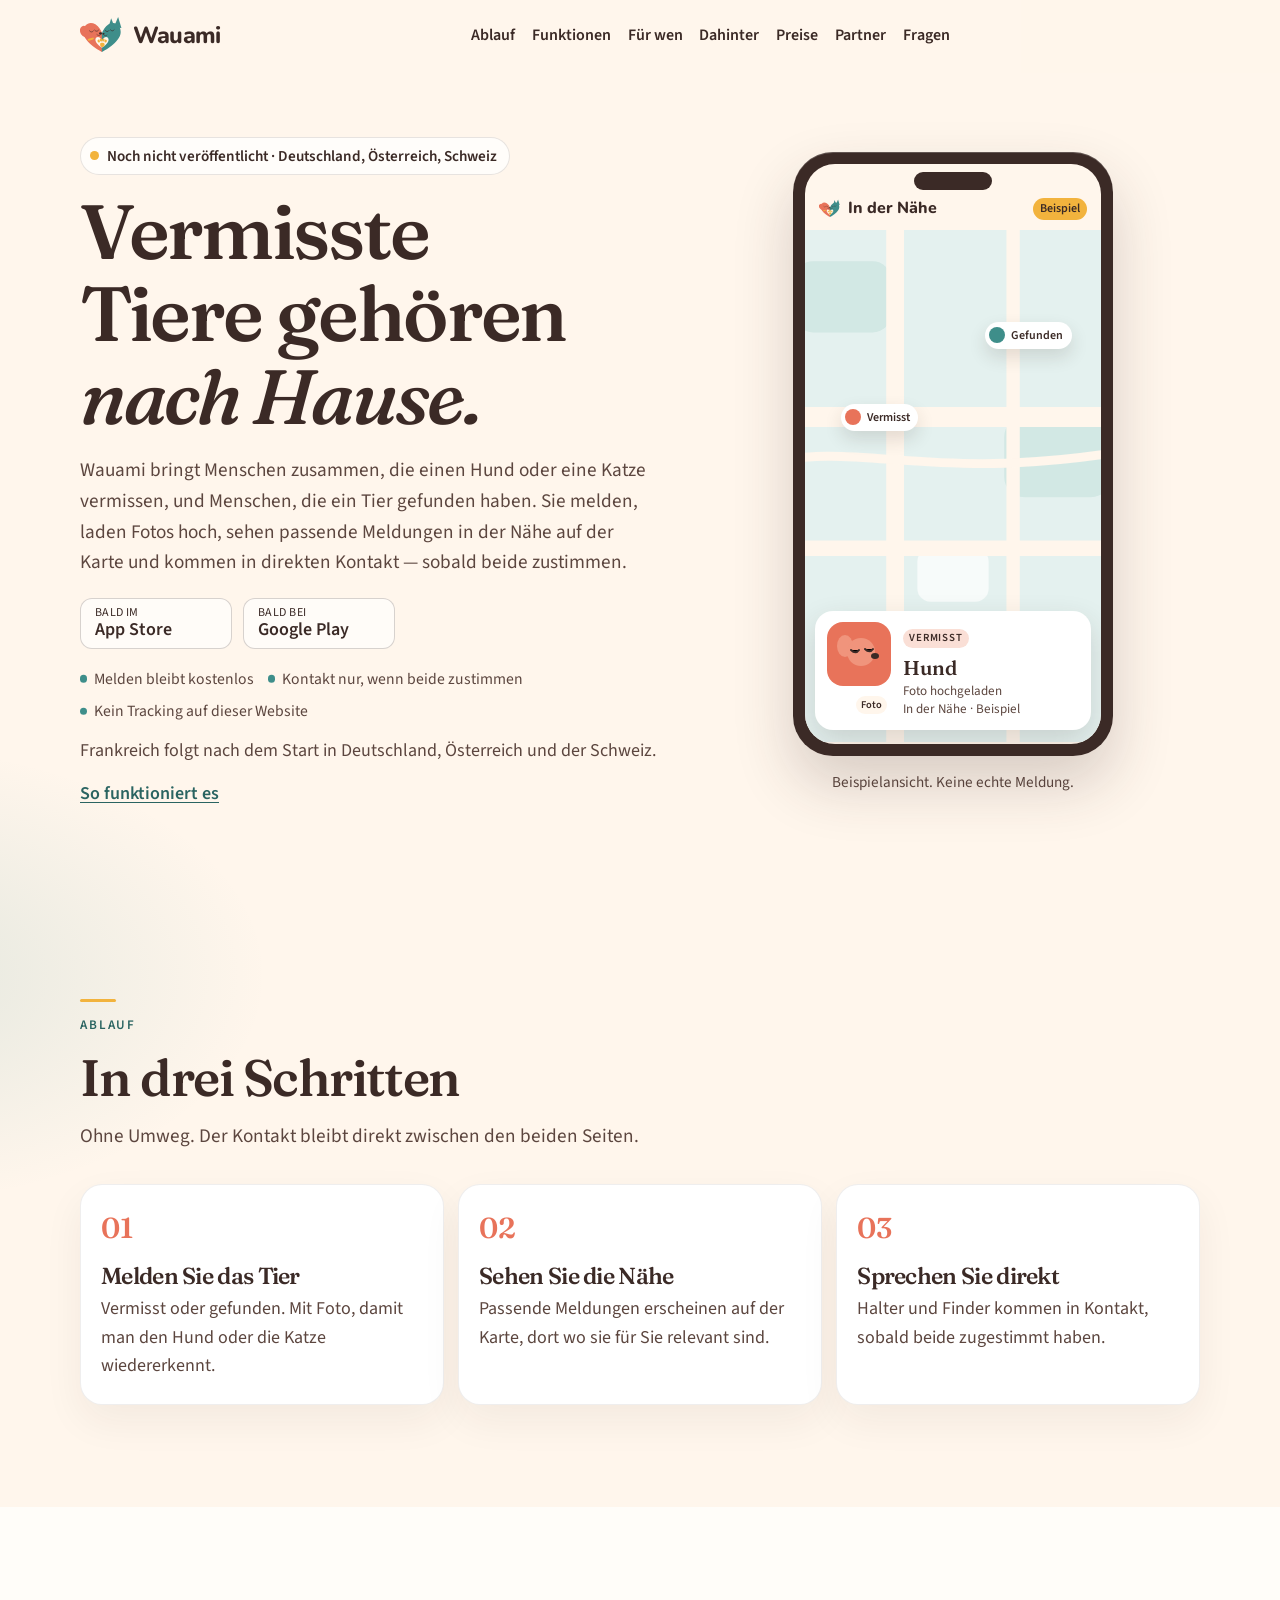
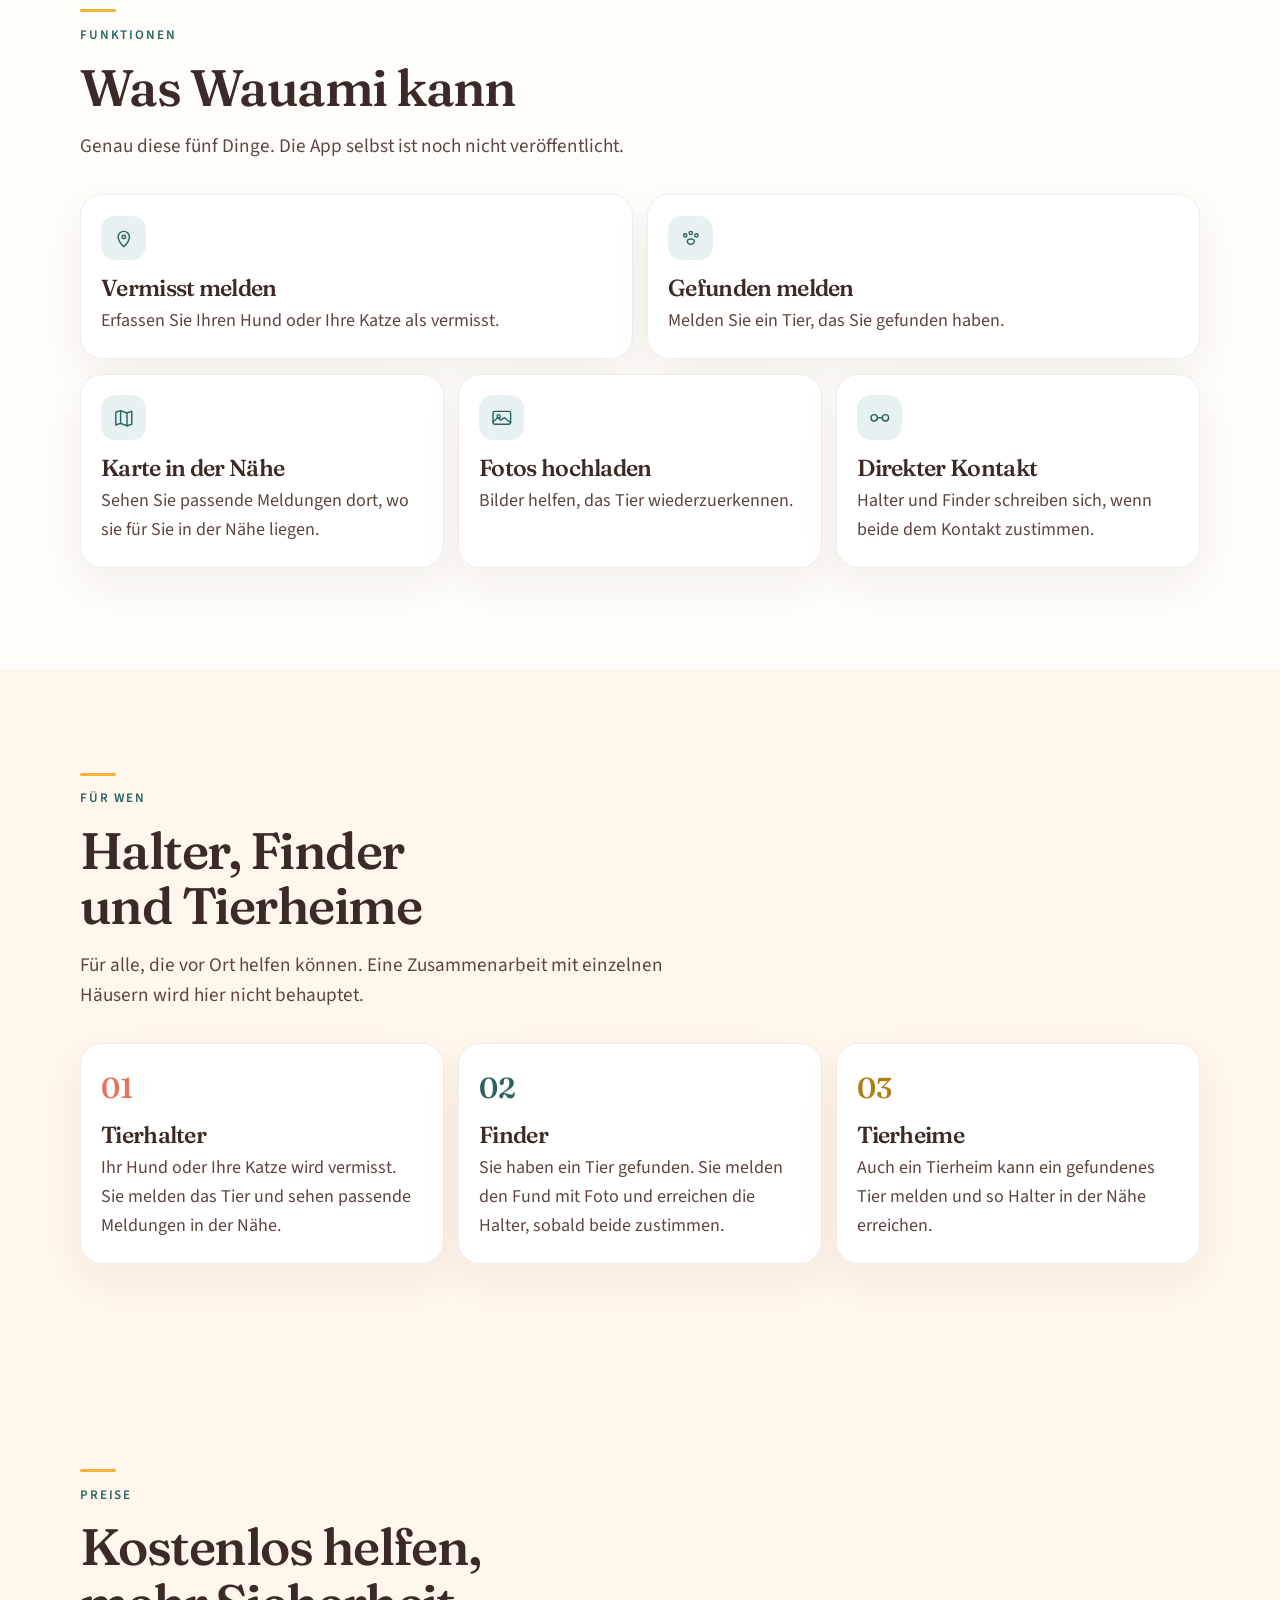
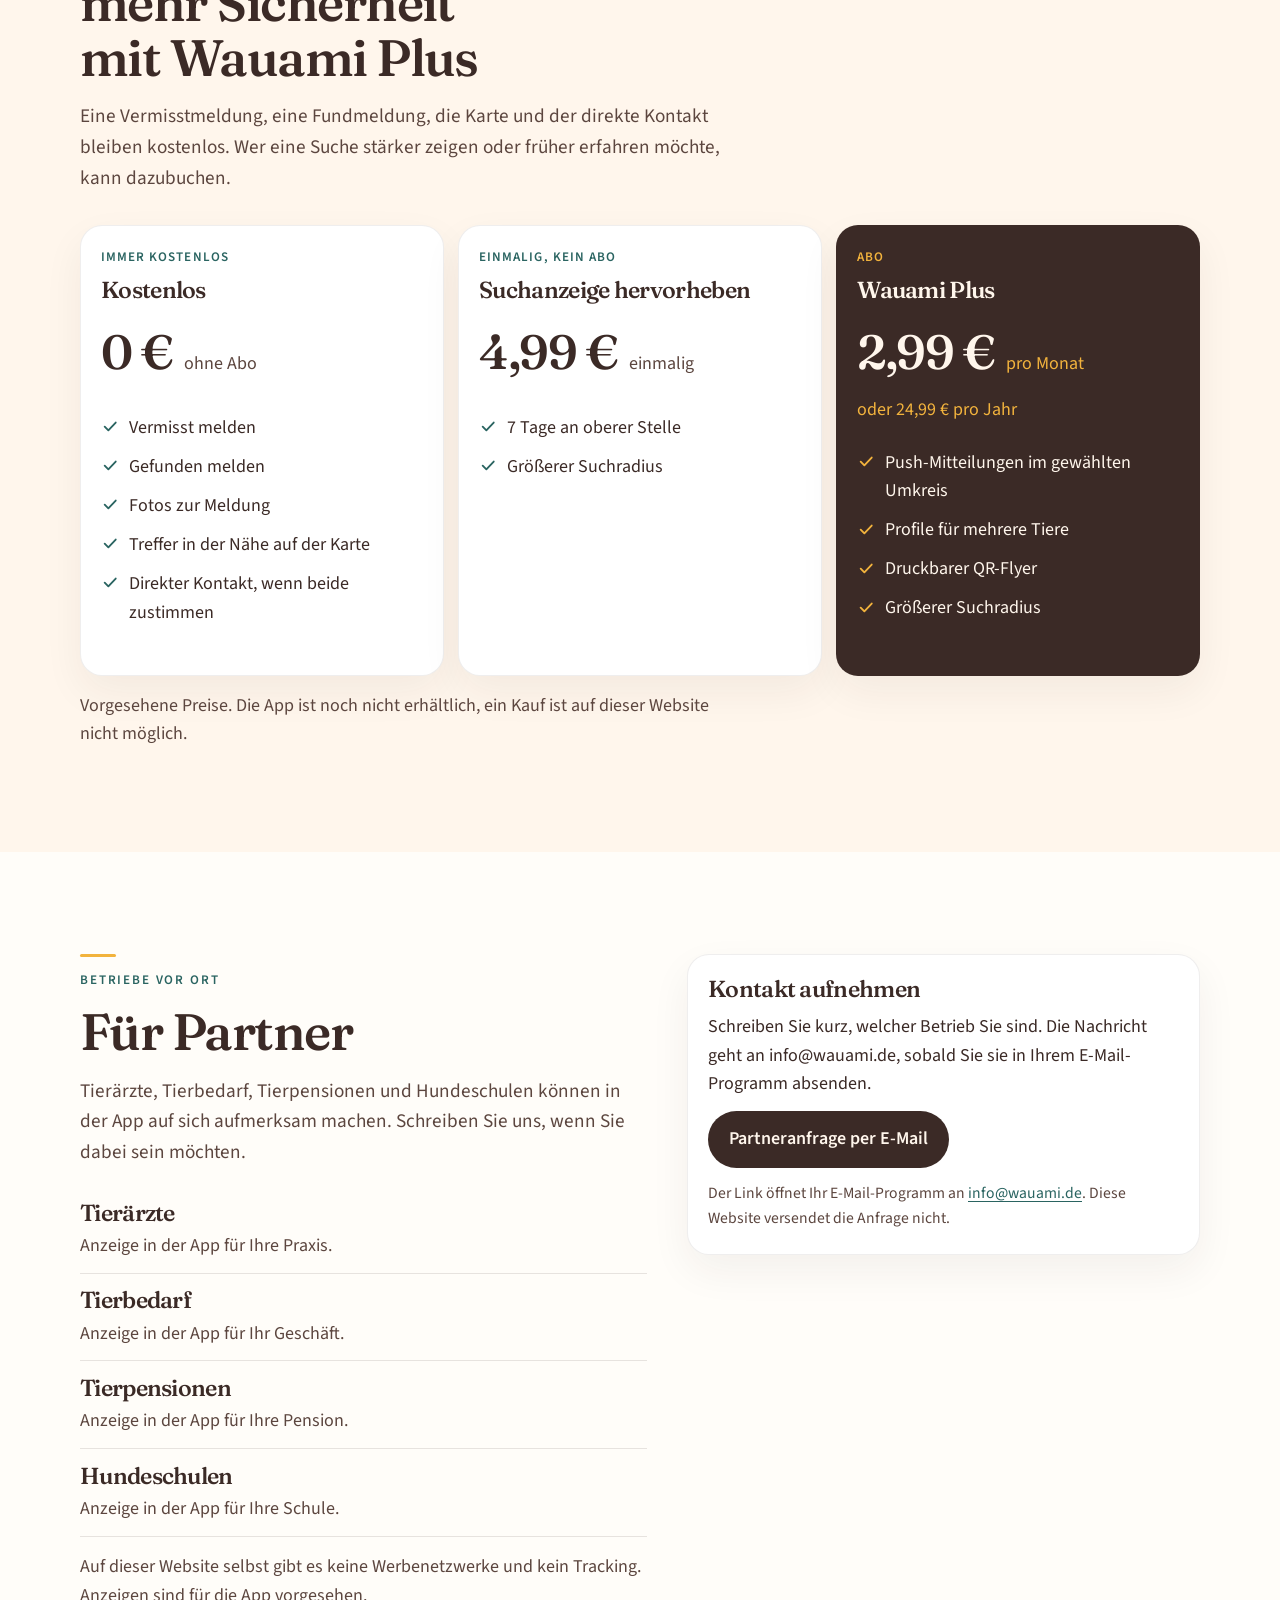
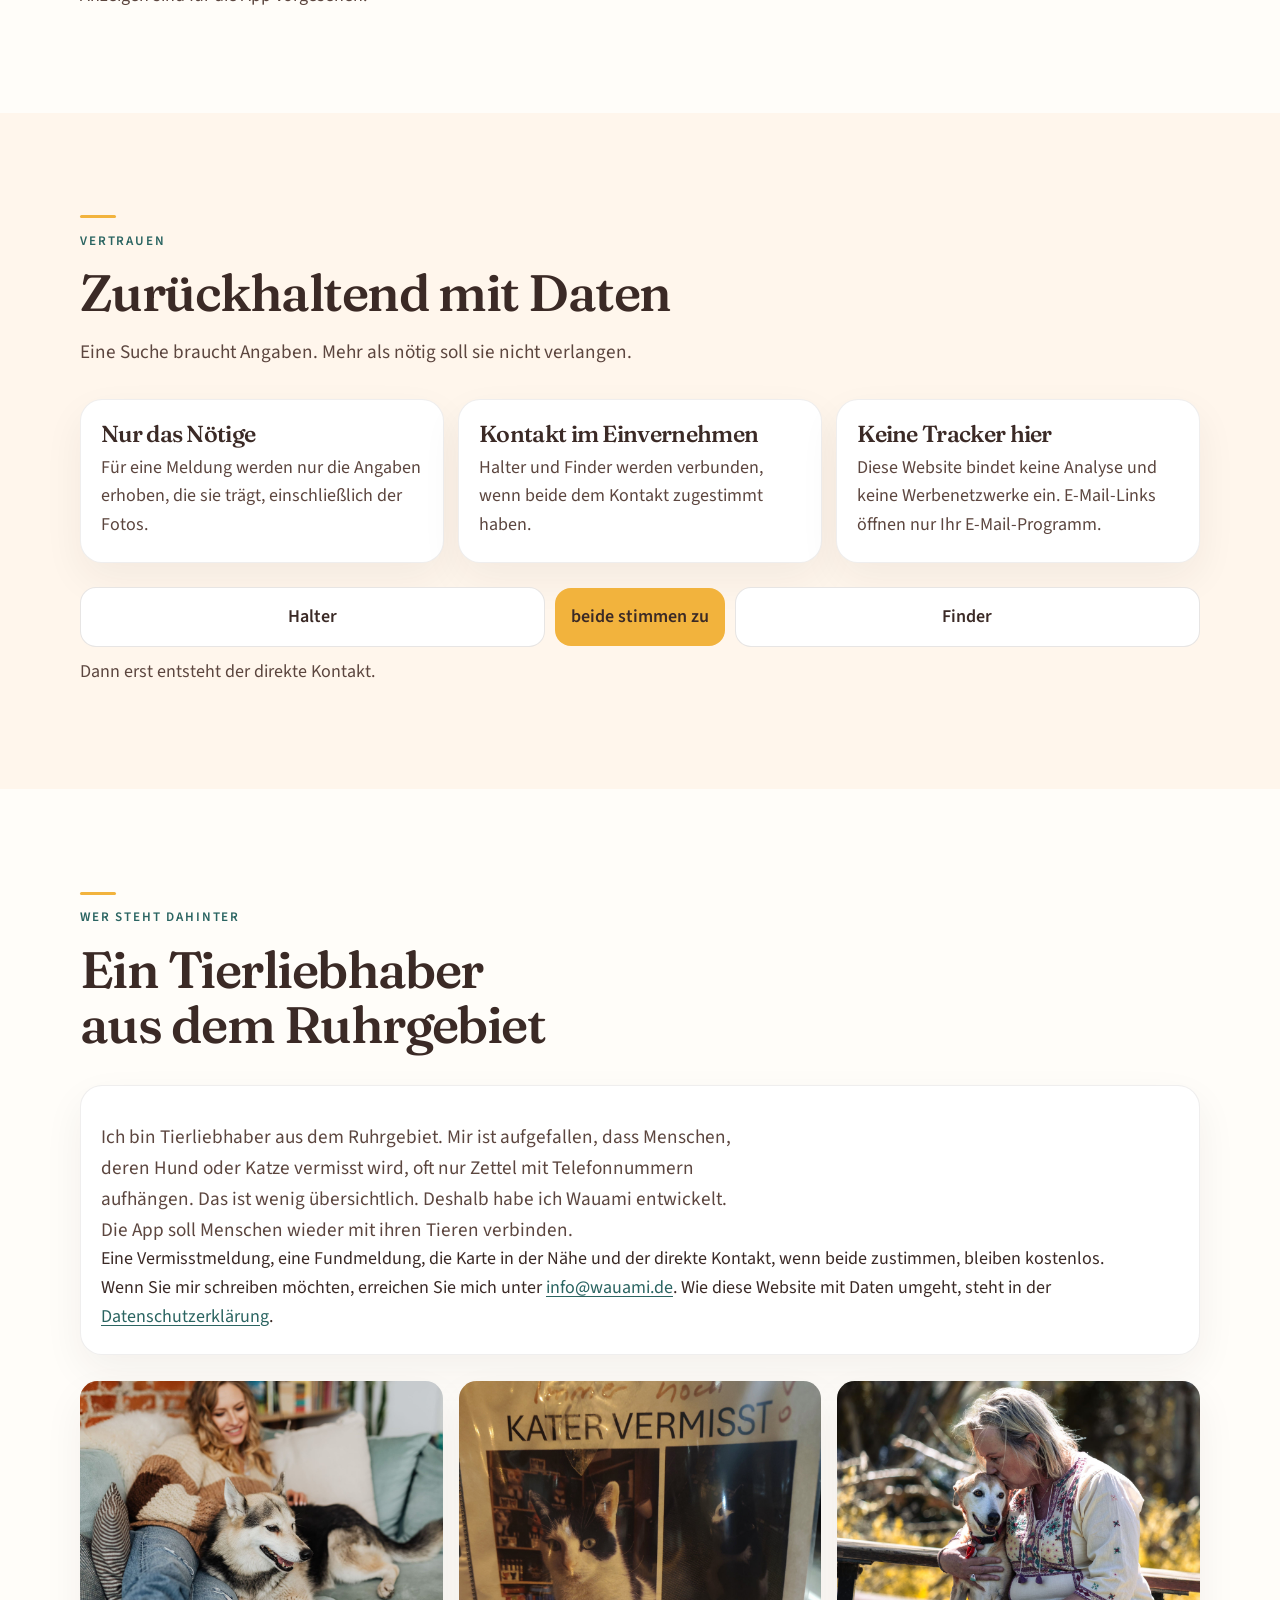
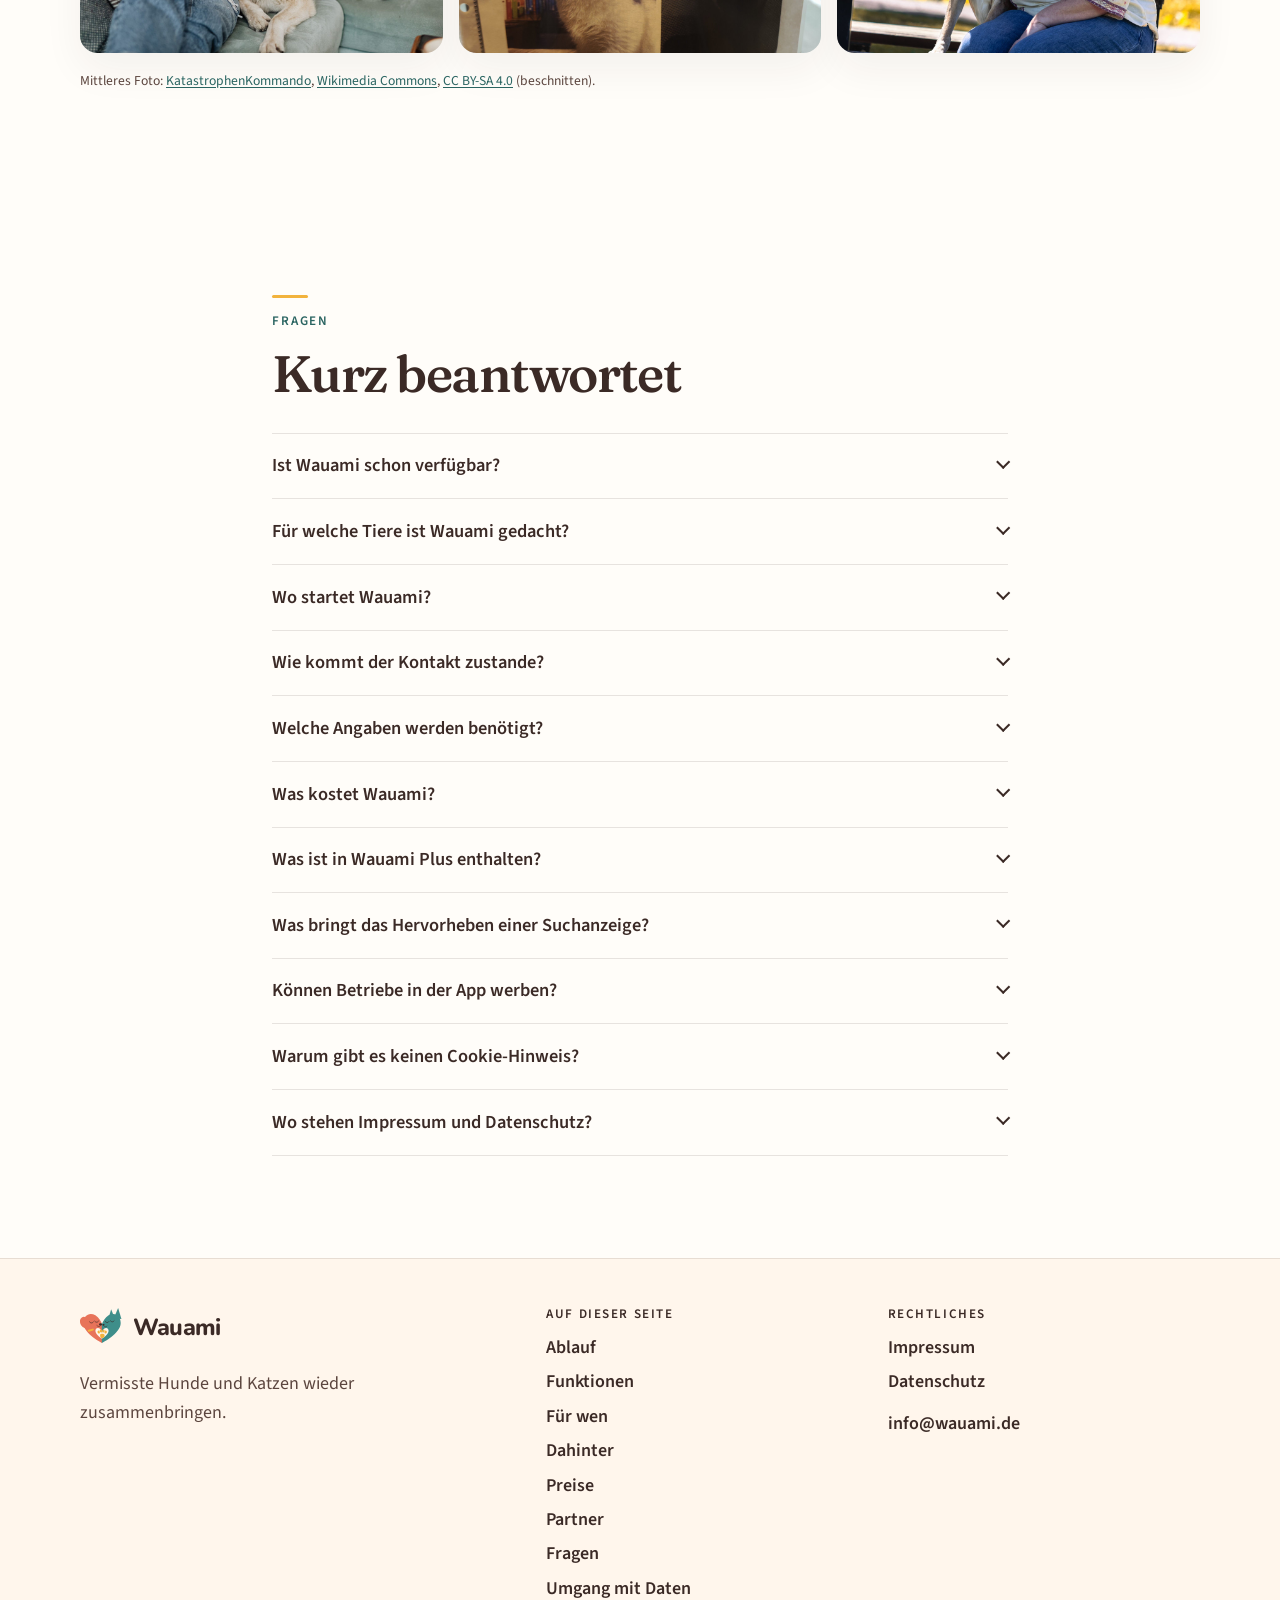
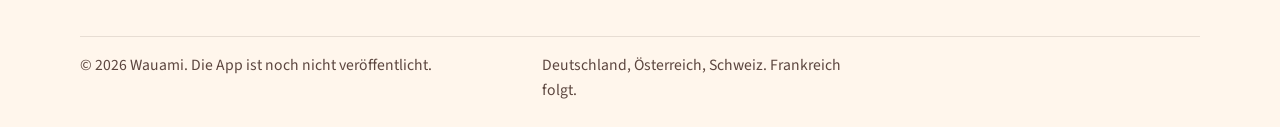
==== commit df1a499a: "Vormerken-Funktion von der Website entfernt" ====
--- a/index.html
+++ b/index.html
@@ -7,13 +7,11 @@
 .dahinter-credit{margin:.7rem 0 0;color:var(--ink-soft);font-size:.85rem;line-height:1.45}
 .dahinter-credit a{color:var(--teal-text);text-decoration:underline}
 .placeholder-banner{margin:1rem auto 0;display:block;width:fit-content}
-</style></head> <body> <a class="skip" href="#inhalt">Zum Inhalt</a> <header class="site-header" data-header> <div class="wrap header-bar"> <a class="brand" href="/"> <img src="/mark.svg" width="44" height="40" alt=""> <span class="wordmark" translate="no">Wauami</span> </a> <nav class="nav-panel" id="hauptnav" data-nav-panel aria-label="Hauptnavigation"> <ul> <li> <a href="/#ablauf">Ablauf</a> </li><li> <a href="/#funktionen">Funktionen</a> </li><li> <a href="/#fuer-wen">Für wen</a> </li><li> <a href="/#dahinter">Dahinter</a> </li><li> <a href="/#preise">Preise</a> </li><li> <a href="/#partner">Partner</a> </li><li> <a href="/#faq">Fragen</a> </li> </ul> </nav> <div class="header-tools"> <a class="button button-small" href="/#vormerken">Vormerken</a> <button class="nav-toggle" type="button" aria-expanded="false" aria-controls="hauptnav" data-nav-toggle> <span class="visually-hidden">Menü</span> <span class="nav-toggle-bars" aria-hidden="true"></span> </button> </div> </div> </header> <main id="inhalt">   <section class="hero" id="hero" aria-labelledby="hero-title"> <div class="wrap hero-grid"> <div class="hero-copy"> <p class="eyebrow"><span class="dot" aria-hidden="true"></span> Noch nicht veröffentlicht · Deutschland, Österreich, Schweiz</p> <h1 id="hero-title">Vermisste Tiere gehören <em>nach Hause.</em></h1> <p class="lede">
+</style></head> <body> <a class="skip" href="#inhalt">Zum Inhalt</a> <header class="site-header" data-header> <div class="wrap header-bar"> <a class="brand" href="/"> <img src="/mark.svg" width="44" height="40" alt=""> <span class="wordmark" translate="no">Wauami</span> </a> <nav class="nav-panel" id="hauptnav" data-nav-panel aria-label="Hauptnavigation"> <ul> <li> <a href="/#ablauf">Ablauf</a> </li><li> <a href="/#funktionen">Funktionen</a> </li><li> <a href="/#fuer-wen">Für wen</a> </li><li> <a href="/#dahinter">Dahinter</a> </li><li> <a href="/#preise">Preise</a> </li><li> <a href="/#partner">Partner</a> </li><li> <a href="/#faq">Fragen</a> </li> </ul> </nav> <div class="header-tools"> <button class="nav-toggle" type="button" aria-expanded="false" aria-controls="hauptnav" data-nav-toggle> <span class="visually-hidden">Menü</span> <span class="nav-toggle-bars" aria-hidden="true"></span> </button> </div> </div> </header> <main id="inhalt">   <section class="hero" id="hero" aria-labelledby="hero-title"> <div class="wrap hero-grid"> <div class="hero-copy"> <p class="eyebrow"><span class="dot" aria-hidden="true"></span> Noch nicht veröffentlicht · Deutschland, Österreich, Schweiz</p> <h1 id="hero-title">Vermisste Tiere gehören <em>nach Hause.</em></h1> <p class="lede">
 Wauami bringt Menschen zusammen, die einen Hund oder eine Katze vermissen, und Menschen, die ein Tier gefunden haben. Sie melden, laden Fotos hoch, sehen passende Meldungen in der Nähe auf der Karte und kommen in direkten Kontakt — sobald beide zustimmen.
-</p> <div id="vormerken"> <p class="form-lead">Wir sagen Bescheid, sobald die App startet.</p> <div class="mail-action"> <a class="button" href="mailto:info@wauami.de?subject=Vormerkung%20Wauami&amp;body=Bitte%20benachrichtigen%20Sie%20mich%2C%20sobald%20Wauami%20startet.%0A%0A">Per E-Mail vormerken</a> <p class="form-hint">
-Der Link öffnet Ihr E-Mail-Programm an <a href="mailto:info@wauami.de">info@wauami.de</a>. Diese Website speichert die Nachricht nicht.
-</p> </div> </div> <ul class="stores"> <li> <span class="store"> <span> <span class="store-kicker">Bald im</span> <span class="store-name">App Store</span> </span> <span class="visually-hidden">Noch kein Link. Die App ist nicht veröffentlicht.</span> </span> </li> <li> <span class="store"> <span> <span class="store-kicker">Bald bei</span> <span class="store-name">Google Play</span> </span> <span class="visually-hidden">Noch kein Link. Die App ist nicht veröffentlicht.</span> </span> </li> </ul> <ul class="assurances"> <li>Melden bleibt kostenlos</li> <li>Kontakt nur, wenn beide zustimmen</li> <li>Kein Tracking auf dieser Website</li> </ul> <p class="region-line">Frankreich folgt nach dem Start in Deutschland, Österreich und der Schweiz.</p> <p><a class="text-link" href="#ablauf">So funktioniert es</a></p> </div> <figure class="hero-figure"> <div class="device" aria-hidden="true"> <div class="device-side"></div> <div class="device-screen"> <div class="device-island"></div> <div class="app-bar"> <img src="/mark.svg" width="22" height="20" alt=""> <strong>In der Nähe</strong> <span class="app-example">Beispiel</span> </div> <div class="map"> <svg class="map-art" viewBox="0 0 320 460" preserveAspectRatio="xMidYMid slice"> <rect width="320" height="460" fill="#E4F1EF"></rect> <rect x="18" y="28" width="86" height="64" rx="16" fill="#D2E8E4"></rect> <rect x="206" y="168" width="96" height="72" rx="18" fill="#D2E8E4"></rect> <rect x="128" y="286" width="64" height="48" rx="12" fill="#F7FBFA"></rect> <path d="M0 168H320" stroke="#FFF6EC" stroke-width="18"></path> <path d="M0 286H320" stroke="#FFF6EC" stroke-width="14"></path> <path d="M108 0V460" stroke="#FFF6EC" stroke-width="16"></path> <path d="M214 0V460" stroke="#FFF6EC" stroke-width="12"></path> <path d="M-8 210C80 188 140 230 330 196" stroke="#FFF6EC" stroke-width="8" fill="none"></path> </svg> <span class="pin pin-lost"><i></i>Vermisst</span> <span class="pin pin-found"><i></i>Gefunden</span> <article class="sheet"> <div class="shot"> <svg viewBox="0 0 64 64" width="64" height="64"> <rect width="64" height="64" rx="16" fill="#E8735A"></rect> <ellipse cx="18" cy="24" rx="8" ry="11" fill="#F0947C"></ellipse> <circle cx="34" cy="30" r="14" fill="#F0947C"></circle> <path d="M24 28c3 3 6 3 8 0" stroke="#3B2A26" stroke-width="2" stroke-linecap="round"></path> <path d="M38 27c3 3 6 3 8 0" stroke="#3B2A26" stroke-width="2" stroke-linecap="round"></path> <ellipse cx="48" cy="34" rx="4" ry="3" fill="#3B2A26"></ellipse> </svg> <span>Foto</span> </div> <div class="sheet-copy"> <p class="chip">Vermisst</p> <p class="sheet-title">Hund</p> <p>Foto hochgeladen</p> <p>In der Nähe · Beispiel</p> </div> </article> </div> </div> </div> <figcaption>Beispielansicht. Keine echte Meldung.</figcaption> </figure> </div> </section> <section class="section" id="ablauf" aria-labelledby="ablauf-title"> <div class="wrap"> <header class="section-head"> <p class="kicker">Ablauf</p> <h2 id="ablauf-title">In drei Schritten</h2> <p class="lede">Ohne Umweg. Der Kontakt bleibt direkt zwischen den beiden Seiten.</p> </header> <ol class="steps"> <li class="card"> <span class="step-no" aria-hidden="true">01</span> <h3>Melden Sie das Tier</h3> <p>Vermisst oder gefunden. Mit Foto, damit man den Hund oder die Katze wiedererkennt.</p> </li> <li class="card"> <span class="step-no" aria-hidden="true">02</span> <h3>Sehen Sie die Nähe</h3> <p>Passende Meldungen erscheinen auf der Karte, dort wo sie für Sie relevant sind.</p> </li> <li class="card"> <span class="step-no" aria-hidden="true">03</span> <h3>Sprechen Sie direkt</h3> <p>Halter und Finder kommen in Kontakt, sobald beide zugestimmt haben.</p> </li> </ol> </div> </section> <section class="section section-paper" id="funktionen" aria-labelledby="funktionen-title"> <div class="wrap"> <header class="section-head"> <p class="kicker">Funktionen</p> <h2 id="funktionen-title">Was Wauami kann</h2> <p class="lede">Genau diese fünf Dinge. Die App selbst ist noch nicht veröffentlicht.</p> </header> <ul class="feature-grid"> <li class="card"> <span class="feature-icon" aria-hidden="true"> <svg viewBox="0 0 32 32"><path d="M16 27s7-6.2 7-12a7 7 0 1 0-14 0c0 5.8 7 12 7 12Z"></path><circle cx="16" cy="15" r="2.2"></circle></svg> </span> <h3>Vermisst melden</h3> <p>Erfassen Sie Ihren Hund oder Ihre Katze als vermisst.</p> </li> <li class="card"> <span class="feature-icon" aria-hidden="true"> <svg viewBox="0 0 32 32"><circle cx="9" cy="13" r="2"></circle><circle cx="16" cy="10" r="2"></circle><circle cx="23" cy="13" r="2"></circle><path d="M12 19c1-2 7-2 8 0 1 2.4-.2 5-4 5s-5-2.6-4-5Z"></path></svg> </span> <h3>Gefunden melden</h3> <p>Melden Sie ein Tier, das Sie gefunden haben.</p> </li> <li class="card"> <span class="feature-icon" aria-hidden="true"> <svg viewBox="0 0 32 32"><path d="M6 9l6-2 8 3 6-2v16l-6 2-8-3-6 2V9Z"></path><path d="M12 7v16M20 10v16"></path></svg> </span> <h3>Karte in der Nähe</h3> <p>Sehen Sie passende Meldungen dort, wo sie für Sie in der Nähe liegen.</p> </li> <li class="card"> <span class="feature-icon" aria-hidden="true"> <svg viewBox="0 0 32 32"><rect x="5" y="8" width="22" height="16" rx="2"></rect><circle cx="12" cy="14" r="2"></circle><path d="M5 21l6-5 4 3 4-3 8 6"></path></svg> </span> <h3>Fotos hochladen</h3> <p>Bilder helfen, das Tier wiederzuerkennen.</p> </li> <li class="card"> <span class="feature-icon" aria-hidden="true"> <svg viewBox="0 0 32 32"><circle cx="9" cy="16" r="4"></circle><circle cx="23" cy="16" r="4"></circle><path d="M13 16h6"></path></svg> </span> <h3>Direkter Kontakt</h3> <p>Halter und Finder schreiben sich, wenn beide dem Kontakt zustimmen.</p> </li> </ul> </div> </section> <section class="section" id="fuer-wen" aria-labelledby="fuer-wen-title"> <div class="wrap"> <header class="section-head"> <p class="kicker">Für wen</p> <h2 id="fuer-wen-title">Halter, Finder und Tierheime</h2> <p class="lede">Für alle, die vor Ort helfen können. Eine Zusammenarbeit mit einzelnen Häusern wird hier nicht behauptet.</p> </header> <ul class="audience-grid"> <li class="card audience-card"> <span class="step-no" aria-hidden="true">01</span> <h3>Tierhalter</h3> <p>Ihr Hund oder Ihre Katze wird vermisst. Sie melden das Tier und sehen passende Meldungen in der Nähe.</p> </li> <li class="card audience-card"> <span class="step-no" aria-hidden="true">02</span> <h3>Finder</h3> <p>Sie haben ein Tier gefunden. Sie melden den Fund mit Foto und erreichen die Halter, sobald beide zustimmen.</p> </li> <li class="card audience-card"> <span class="step-no" aria-hidden="true">03</span> <h3>Tierheime</h3> <p>Auch ein Tierheim kann ein gefundenes Tier melden und so Halter in der Nähe erreichen.</p> </li> </ul> </div> </section> <section class="section" id="preise" aria-labelledby="preise-title"> <div class="wrap"> <header class="section-head"> <p class="kicker">Preise</p> <h2 id="preise-title">Kostenlos helfen, mehr Sicherheit mit Wauami Plus</h2> <p class="lede">
+</p> <ul class="stores"> <li> <span class="store"> <span> <span class="store-kicker">Bald im</span> <span class="store-name">App Store</span> </span> <span class="visually-hidden">Noch kein Link. Die App ist nicht veröffentlicht.</span> </span> </li> <li> <span class="store"> <span> <span class="store-kicker">Bald bei</span> <span class="store-name">Google Play</span> </span> <span class="visually-hidden">Noch kein Link. Die App ist nicht veröffentlicht.</span> </span> </li> </ul> <ul class="assurances"> <li>Melden bleibt kostenlos</li> <li>Kontakt nur, wenn beide zustimmen</li> <li>Kein Tracking auf dieser Website</li> </ul> <p class="region-line">Frankreich folgt nach dem Start in Deutschland, Österreich und der Schweiz.</p> <p><a class="text-link" href="#ablauf">So funktioniert es</a></p> </div> <figure class="hero-figure"> <div class="device" aria-hidden="true"> <div class="device-side"></div> <div class="device-screen"> <div class="device-island"></div> <div class="app-bar"> <img src="/mark.svg" width="22" height="20" alt=""> <strong>In der Nähe</strong> <span class="app-example">Beispiel</span> </div> <div class="map"> <svg class="map-art" viewBox="0 0 320 460" preserveAspectRatio="xMidYMid slice"> <rect width="320" height="460" fill="#E4F1EF"></rect> <rect x="18" y="28" width="86" height="64" rx="16" fill="#D2E8E4"></rect> <rect x="206" y="168" width="96" height="72" rx="18" fill="#D2E8E4"></rect> <rect x="128" y="286" width="64" height="48" rx="12" fill="#F7FBFA"></rect> <path d="M0 168H320" stroke="#FFF6EC" stroke-width="18"></path> <path d="M0 286H320" stroke="#FFF6EC" stroke-width="14"></path> <path d="M108 0V460" stroke="#FFF6EC" stroke-width="16"></path> <path d="M214 0V460" stroke="#FFF6EC" stroke-width="12"></path> <path d="M-8 210C80 188 140 230 330 196" stroke="#FFF6EC" stroke-width="8" fill="none"></path> </svg> <span class="pin pin-lost"><i></i>Vermisst</span> <span class="pin pin-found"><i></i>Gefunden</span> <article class="sheet"> <div class="shot"> <svg viewBox="0 0 64 64" width="64" height="64"> <rect width="64" height="64" rx="16" fill="#E8735A"></rect> <ellipse cx="18" cy="24" rx="8" ry="11" fill="#F0947C"></ellipse> <circle cx="34" cy="30" r="14" fill="#F0947C"></circle> <path d="M24 28c3 3 6 3 8 0" stroke="#3B2A26" stroke-width="2" stroke-linecap="round"></path> <path d="M38 27c3 3 6 3 8 0" stroke="#3B2A26" stroke-width="2" stroke-linecap="round"></path> <ellipse cx="48" cy="34" rx="4" ry="3" fill="#3B2A26"></ellipse> </svg> <span>Foto</span> </div> <div class="sheet-copy"> <p class="chip">Vermisst</p> <p class="sheet-title">Hund</p> <p>Foto hochgeladen</p> <p>In der Nähe · Beispiel</p> </div> </article> </div> </div> </div> <figcaption>Beispielansicht. Keine echte Meldung.</figcaption> </figure> </div> </section> <section class="section" id="ablauf" aria-labelledby="ablauf-title"> <div class="wrap"> <header class="section-head"> <p class="kicker">Ablauf</p> <h2 id="ablauf-title">In drei Schritten</h2> <p class="lede">Ohne Umweg. Der Kontakt bleibt direkt zwischen den beiden Seiten.</p> </header> <ol class="steps"> <li class="card"> <span class="step-no" aria-hidden="true">01</span> <h3>Melden Sie das Tier</h3> <p>Vermisst oder gefunden. Mit Foto, damit man den Hund oder die Katze wiedererkennt.</p> </li> <li class="card"> <span class="step-no" aria-hidden="true">02</span> <h3>Sehen Sie die Nähe</h3> <p>Passende Meldungen erscheinen auf der Karte, dort wo sie für Sie relevant sind.</p> </li> <li class="card"> <span class="step-no" aria-hidden="true">03</span> <h3>Sprechen Sie direkt</h3> <p>Halter und Finder kommen in Kontakt, sobald beide zugestimmt haben.</p> </li> </ol> </div> </section> <section class="section section-paper" id="funktionen" aria-labelledby="funktionen-title"> <div class="wrap"> <header class="section-head"> <p class="kicker">Funktionen</p> <h2 id="funktionen-title">Was Wauami kann</h2> <p class="lede">Genau diese fünf Dinge. Die App selbst ist noch nicht veröffentlicht.</p> </header> <ul class="feature-grid"> <li class="card"> <span class="feature-icon" aria-hidden="true"> <svg viewBox="0 0 32 32"><path d="M16 27s7-6.2 7-12a7 7 0 1 0-14 0c0 5.8 7 12 7 12Z"></path><circle cx="16" cy="15" r="2.2"></circle></svg> </span> <h3>Vermisst melden</h3> <p>Erfassen Sie Ihren Hund oder Ihre Katze als vermisst.</p> </li> <li class="card"> <span class="feature-icon" aria-hidden="true"> <svg viewBox="0 0 32 32"><circle cx="9" cy="13" r="2"></circle><circle cx="16" cy="10" r="2"></circle><circle cx="23" cy="13" r="2"></circle><path d="M12 19c1-2 7-2 8 0 1 2.4-.2 5-4 5s-5-2.6-4-5Z"></path></svg> </span> <h3>Gefunden melden</h3> <p>Melden Sie ein Tier, das Sie gefunden haben.</p> </li> <li class="card"> <span class="feature-icon" aria-hidden="true"> <svg viewBox="0 0 32 32"><path d="M6 9l6-2 8 3 6-2v16l-6 2-8-3-6 2V9Z"></path><path d="M12 7v16M20 10v16"></path></svg> </span> <h3>Karte in der Nähe</h3> <p>Sehen Sie passende Meldungen dort, wo sie für Sie in der Nähe liegen.</p> </li> <li class="card"> <span class="feature-icon" aria-hidden="true"> <svg viewBox="0 0 32 32"><rect x="5" y="8" width="22" height="16" rx="2"></rect><circle cx="12" cy="14" r="2"></circle><path d="M5 21l6-5 4 3 4-3 8 6"></path></svg> </span> <h3>Fotos hochladen</h3> <p>Bilder helfen, das Tier wiederzuerkennen.</p> </li> <li class="card"> <span class="feature-icon" aria-hidden="true"> <svg viewBox="0 0 32 32"><circle cx="9" cy="16" r="4"></circle><circle cx="23" cy="16" r="4"></circle><path d="M13 16h6"></path></svg> </span> <h3>Direkter Kontakt</h3> <p>Halter und Finder schreiben sich, wenn beide dem Kontakt zustimmen.</p> </li> </ul> </div> </section> <section class="section" id="fuer-wen" aria-labelledby="fuer-wen-title"> <div class="wrap"> <header class="section-head"> <p class="kicker">Für wen</p> <h2 id="fuer-wen-title">Halter, Finder und Tierheime</h2> <p class="lede">Für alle, die vor Ort helfen können. Eine Zusammenarbeit mit einzelnen Häusern wird hier nicht behauptet.</p> </header> <ul class="audience-grid"> <li class="card audience-card"> <span class="step-no" aria-hidden="true">01</span> <h3>Tierhalter</h3> <p>Ihr Hund oder Ihre Katze wird vermisst. Sie melden das Tier und sehen passende Meldungen in der Nähe.</p> </li> <li class="card audience-card"> <span class="step-no" aria-hidden="true">02</span> <h3>Finder</h3> <p>Sie haben ein Tier gefunden. Sie melden den Fund mit Foto und erreichen die Halter, sobald beide zustimmen.</p> </li> <li class="card audience-card"> <span class="step-no" aria-hidden="true">03</span> <h3>Tierheime</h3> <p>Auch ein Tierheim kann ein gefundenes Tier melden und so Halter in der Nähe erreichen.</p> </li> </ul> </div> </section> <section class="section" id="preise" aria-labelledby="preise-title"> <div class="wrap"> <header class="section-head"> <p class="kicker">Preise</p> <h2 id="preise-title">Kostenlos helfen, mehr Sicherheit mit Wauami Plus</h2> <p class="lede">
 Eine Vermisstmeldung, eine Fundmeldung, die Karte und der direkte Kontakt bleiben kostenlos. Wer eine Suche stärker zeigen oder früher erfahren möchte, kann dazubuchen.
-</p> </header> <div class="price-grid"> <article class="card price-card"> <p class="price-tag">Immer kostenlos</p> <h3>Kostenlos</h3> <p class="price"> <span class="price-amount">0 €</span> <span class="price-note">ohne Abo</span> </p> <ul class="ticks"> <li> <svg viewBox="0 0 20 20" aria-hidden="true"><path d="M4 10.5 8 14.5 16 6"></path></svg> Vermisst melden </li><li> <svg viewBox="0 0 20 20" aria-hidden="true"><path d="M4 10.5 8 14.5 16 6"></path></svg> Gefunden melden </li><li> <svg viewBox="0 0 20 20" aria-hidden="true"><path d="M4 10.5 8 14.5 16 6"></path></svg> Fotos zur Meldung </li><li> <svg viewBox="0 0 20 20" aria-hidden="true"><path d="M4 10.5 8 14.5 16 6"></path></svg> Treffer in der Nähe auf der Karte </li><li> <svg viewBox="0 0 20 20" aria-hidden="true"><path d="M4 10.5 8 14.5 16 6"></path></svg> Direkter Kontakt, wenn beide zustimmen </li> </ul> <a class="button" href="#vormerken">Kostenlos vormerken</a> </article> <article class="card price-card"> <p class="price-tag">Einmalig, kein Abo</p> <h3>Suchanzeige hervorheben</h3> <p class="price"> <span class="price-amount">4,99 €</span> <span class="price-note">einmalig</span> </p> <ul class="ticks"> <li> <svg viewBox="0 0 20 20" aria-hidden="true"><path d="M4 10.5 8 14.5 16 6"></path></svg> 7 Tage an oberer Stelle </li><li> <svg viewBox="0 0 20 20" aria-hidden="true"><path d="M4 10.5 8 14.5 16 6"></path></svg> Größerer Suchradius </li> </ul> <a class="button button-ghost" href="#vormerken">Zum Start vormerken</a> </article> <article class="card price-card is-plus"> <p class="price-tag">Abo</p> <h3>Wauami Plus</h3> <p class="price"> <span class="price-amount">2,99 €</span> <span class="price-note">pro Monat</span> </p> <p class="price-alt">oder 24,99 € pro Jahr</p> <ul class="ticks"> <li> <svg viewBox="0 0 20 20" aria-hidden="true"><path d="M4 10.5 8 14.5 16 6"></path></svg> Push-Mitteilungen im gewählten Umkreis </li><li> <svg viewBox="0 0 20 20" aria-hidden="true"><path d="M4 10.5 8 14.5 16 6"></path></svg> Profile für mehrere Tiere </li><li> <svg viewBox="0 0 20 20" aria-hidden="true"><path d="M4 10.5 8 14.5 16 6"></path></svg> Druckbarer QR-Flyer </li><li> <svg viewBox="0 0 20 20" aria-hidden="true"><path d="M4 10.5 8 14.5 16 6"></path></svg> Größerer Suchradius </li> </ul> <a class="button button-inverse" href="#vormerken">Zum Start vormerken</a> </article> </div> <p class="price-footnote">
+</p> </header> <div class="price-grid"> <article class="card price-card"> <p class="price-tag">Immer kostenlos</p> <h3>Kostenlos</h3> <p class="price"> <span class="price-amount">0 €</span> <span class="price-note">ohne Abo</span> </p> <ul class="ticks"> <li> <svg viewBox="0 0 20 20" aria-hidden="true"><path d="M4 10.5 8 14.5 16 6"></path></svg> Vermisst melden </li><li> <svg viewBox="0 0 20 20" aria-hidden="true"><path d="M4 10.5 8 14.5 16 6"></path></svg> Gefunden melden </li><li> <svg viewBox="0 0 20 20" aria-hidden="true"><path d="M4 10.5 8 14.5 16 6"></path></svg> Fotos zur Meldung </li><li> <svg viewBox="0 0 20 20" aria-hidden="true"><path d="M4 10.5 8 14.5 16 6"></path></svg> Treffer in der Nähe auf der Karte </li><li> <svg viewBox="0 0 20 20" aria-hidden="true"><path d="M4 10.5 8 14.5 16 6"></path></svg> Direkter Kontakt, wenn beide zustimmen </li> </ul> </article> <article class="card price-card"> <p class="price-tag">Einmalig, kein Abo</p> <h3>Suchanzeige hervorheben</h3> <p class="price"> <span class="price-amount">4,99 €</span> <span class="price-note">einmalig</span> </p> <ul class="ticks"> <li> <svg viewBox="0 0 20 20" aria-hidden="true"><path d="M4 10.5 8 14.5 16 6"></path></svg> 7 Tage an oberer Stelle </li><li> <svg viewBox="0 0 20 20" aria-hidden="true"><path d="M4 10.5 8 14.5 16 6"></path></svg> Größerer Suchradius </li> </ul> </article> <article class="card price-card is-plus"> <p class="price-tag">Abo</p> <h3>Wauami Plus</h3> <p class="price"> <span class="price-amount">2,99 €</span> <span class="price-note">pro Monat</span> </p> <p class="price-alt">oder 24,99 € pro Jahr</p> <ul class="ticks"> <li> <svg viewBox="0 0 20 20" aria-hidden="true"><path d="M4 10.5 8 14.5 16 6"></path></svg> Push-Mitteilungen im gewählten Umkreis </li><li> <svg viewBox="0 0 20 20" aria-hidden="true"><path d="M4 10.5 8 14.5 16 6"></path></svg> Profile für mehrere Tiere </li><li> <svg viewBox="0 0 20 20" aria-hidden="true"><path d="M4 10.5 8 14.5 16 6"></path></svg> Druckbarer QR-Flyer </li><li> <svg viewBox="0 0 20 20" aria-hidden="true"><path d="M4 10.5 8 14.5 16 6"></path></svg> Größerer Suchradius </li> </ul> </article> </div> <p class="price-footnote">
 Vorgesehene Preise. Die App ist noch nicht erhältlich, ein Kauf ist auf dieser Website nicht möglich.
 </p> </div> </section> <section class="section section-paper" id="partner" aria-labelledby="partner-title"> <div class="wrap partner-grid"> <div> <header class="section-head"> <p class="kicker">Betriebe vor Ort</p> <h2 id="partner-title">Für Partner</h2> <p class="lede">
 Tierärzte, Tierbedarf, Tierpensionen und Hundeschulen können in der App auf sich aufmerksam machen. Schreiben Sie uns, wenn Sie dabei sein möchten.
@@ -21,6 +19,4 @@
 Auf dieser Website selbst gibt es keine Werbenetzwerke und kein Tracking. Anzeigen sind für die App vorgesehen.
 </p> </div> <div class="card partner-card"> <h3>Kontakt aufnehmen</h3> <p>Schreiben Sie kurz, welcher Betrieb Sie sind. Die Nachricht geht an info@wauami.de, sobald Sie sie in Ihrem E-Mail-Programm absenden.</p> <div class="mail-action"> <a class="button" href="mailto:info@wauami.de?subject=Partneranfrage%20Wauami&amp;body=Unternehmen%3A%0AAnsprechperson%3A%0AArt%20des%20Betriebs%20(Tier%C3%A4rzte%2C%20Tierbedarf%2C%20Tierpensionen%20oder%20Hundeschulen)%3A%0ANachricht%3A%0A">Partneranfrage per E-Mail</a> <p class="form-hint">
 Der Link öffnet Ihr E-Mail-Programm an <a href="mailto:info@wauami.de">info@wauami.de</a>. Diese Website versendet die Anfrage nicht.
-</p> </div> </div> </div> </section> <section class="section" id="vertrauen" aria-labelledby="vertrauen-title"> <div class="wrap"> <header class="section-head"> <p class="kicker">Vertrauen</p> <h2 id="vertrauen-title">Zurückhaltend mit Daten</h2> <p class="lede">Eine Suche braucht Angaben. Mehr als nötig soll sie nicht verlangen.</p> </header> <ul class="trust-grid"> <li class="card"> <h3>Nur das Nötige</h3> <p>Für eine Meldung werden nur die Angaben erhoben, die sie trägt, einschließlich der Fotos.</p> </li> <li class="card"> <h3>Kontakt im Einvernehmen</h3> <p>Halter und Finder werden verbunden, wenn beide dem Kontakt zugestimmt haben.</p> </li> <li class="card"> <h3>Keine Tracker hier</h3> <p>Diese Website bindet keine Analyse und keine Werbenetzwerke ein. E-Mail-Links öffnen nur Ihr E-Mail-Programm.</p> </li> </ul> <div class="consent"> <p class="consent-party">Halter</p> <p class="consent-mid">beide stimmen zu</p> <p class="consent-party">Finder</p> </div> <p class="consent-caption">Dann erst entsteht der direkte Kontakt.</p> </div> </section> <section class="section section-paper" id="dahinter" aria-labelledby="dahinter-title"> <div class="wrap"> <header class="section-head"> <p class="kicker">Wer steht dahinter</p> <h2 id="dahinter-title">Ein Tierliebhaber aus dem Ruhrgebiet</h2> </header> <div class="card"> <p class="lede">Ich bin Tierliebhaber aus dem Ruhrgebiet. Mir ist aufgefallen, dass Menschen, deren Hund oder Katze vermisst wird, oft nur Zettel mit Telefonnummern aufhängen. Das ist wenig übersichtlich. Deshalb habe ich Wauami entwickelt. Die App soll Menschen wieder mit ihren Tieren verbinden.</p> <p>Eine Vermisstmeldung, eine Fundmeldung, die Karte in der Nähe und der direkte Kontakt, wenn beide zustimmen, bleiben kostenlos.</p> <p>Wenn Sie mir schreiben möchten, erreichen Sie mich unter <a href="mailto:info@wauami.de">info@wauami.de</a>. Wie diese Website mit Daten umgeht, steht in der <a href="/datenschutz">Datenschutzerklärung</a>.</p> </div> <ul class="dahinter-photos"> <li> <figure> <img src="/bilder/wer-steht-dahinter/01-zuhause-sofa-hund.jpg" width="1152" height="864" alt="Eine Frau sitzt mit ihrem Hund auf dem Sofa."> </figure> </li> <li> <figure> <img src="/bilder/wer-steht-dahinter/02-zettel-kater-vermisst.jpg" width="1152" height="864" alt="Ein Zettel mit der Aufschrift Kater vermisst hängt in einer Hülle an einem Pfosten."> </figure> </li> <li> <figure> <img src="/bilder/wer-steht-dahinter/03-wiedersehen-bank.jpg" width="1152" height="864" alt="Eine Frau umarmt ihren Hund im Freien."> </figure> </li> </ul> <p class="dahinter-credit">Mittleres Foto: <a href="https://commons.wikimedia.org/wiki/User:KatastrophenKommando">KatastrophenKommando</a>, <a href="https://commons.wikimedia.org/wiki/File:Missing_Cat_Poster_Boris_Remchingen.jpg">Wikimedia Commons</a>, <a href="https://creativecommons.org/licenses/by-sa/4.0/deed.de">CC BY-SA 4.0</a> (beschnitten).</p> </div> </section> <section class="section section-paper" id="faq" aria-labelledby="faq-title"> <div class="wrap faq-wrap"> <header class="section-head"> <p class="kicker">Fragen</p> <h2 id="faq-title">Kurz beantwortet</h2> </header> <div class="faq-list"> <details class="faq-item"> <summary>Ist Wauami schon verfügbar?</summary> <p>Nein. Die App ist noch nicht im App Store und nicht bei Google Play. Einen Termin gibt es noch nicht. Über den E-Mail-Link können Sie sich vormerken lassen. Die Nachricht geht erst ab, wenn Sie sie in Ihrem E-Mail-Programm senden.</p> </details><details class="faq-item"> <summary>Für welche Tiere ist Wauami gedacht?</summary> <p>Für Hunde und Katzen.</p> </details><details class="faq-item"> <summary>Wo startet Wauami?</summary> <p>Zuerst in Deutschland, Österreich und der Schweiz. Frankreich ist danach vorgesehen.</p> </details><details class="faq-item"> <summary>Wie kommt der Kontakt zustande?</summary> <p>Direkt zwischen Halter und Finder, und zwar dann, wenn beide dem Kontakt zugestimmt haben.</p> </details><details class="faq-item"> <summary>Welche Angaben werden benötigt?</summary> <p>Nur das, was eine Meldung und der spätere Kontakt brauchen, einschließlich Fotos des Tieres. Für diese Website gilt die Datenschutzerklärung. Die App ist noch nicht veröffentlicht.</p> </details><details class="faq-item"> <summary>Was kostet Wauami?</summary> <p>Vermisst melden, gefunden melden, die Karte und der direkte Kontakt sind kostenlos. Eine Suchanzeige hervorzuheben ist einmalig mit 4,99 € für 7 Tage vorgesehen. Wauami Plus ist mit 2,99 € im Monat oder 24,99 € im Jahr vorgesehen. Bezahlen können Sie erst in der App. Hier gibt es keinen Kauf.</p> </details><details class="faq-item"> <summary>Was ist in Wauami Plus enthalten?</summary> <p>Push-Mitteilungen im gewählten Umkreis, Profile für mehrere Tiere, ein druckbarer QR-Flyer und ein größerer Suchradius.</p> </details><details class="faq-item"> <summary>Was bringt das Hervorheben einer Suchanzeige?</summary> <p>Die Meldung wird für 7 Tage an oberer Stelle gezeigt und mit einem größeren Suchradius versehen. Der Betrag ist einmalig, kein Abo.</p> </details><details class="faq-item"> <summary>Können Betriebe in der App werben?</summary> <p>Tierärzte, Tierbedarf, Tierpensionen und Hundeschulen können eine Anzeige in der App schalten. Die Anfrage stellen Sie per E-Mail an info@wauami.de. Werbenetzwerke auf der Website selbst gibt es nicht.</p> </details><details class="faq-item"> <summary>Warum gibt es keinen Cookie-Hinweis?</summary> <p>Diese Website bindet keine Analyse- und keine Werbedienste ein und setzt dafür keine Cookies. Die E-Mail-Links öffnen nur Ihr E-Mail-Programm. Einen Cookie-Hinweis gibt es hier deshalb nicht.</p> </details><details class="faq-item"> <summary>Wo stehen Impressum und Datenschutz?</summary> <p>Im Fuß jeder Seite. Dort stehen der Betreiber und der Umgang mit Daten auf dieser Website.</p> </details> </div> </div> </section> <section class="section closing" id="schluss" aria-labelledby="schluss-title"> <div class="wrap"> <p class="kicker kicker-light">Zum Start</p> <h2 id="schluss-title">Wir melden uns, sobald Wauami startet.</h2> <p class="lede">Eine E-Mail an info@wauami.de genügt. Die Website selbst speichert sie nicht.</p> <div class="mail-action"> <a class="button" href="mailto:info@wauami.de?subject=Vormerkung%20Wauami&amp;body=Bitte%20benachrichtigen%20Sie%20mich%2C%20sobald%20Wauami%20startet.%0A%0A">Per E-Mail vormerken</a> <p class="form-hint">
-Der Link öffnet Ihr E-Mail-Programm an <a href="mailto:info@wauami.de">info@wauami.de</a>. Diese Website speichert die Nachricht nicht.
-</p> </div> <ul class="stores"> <li> <span class="store"> <span> <span class="store-kicker">Bald im</span> <span class="store-name">App Store</span> </span> <span class="visually-hidden">Noch kein Link. Die App ist nicht veröffentlicht.</span> </span> </li> <li> <span class="store"> <span> <span class="store-kicker">Bald bei</span> <span class="store-name">Google Play</span> </span> <span class="visually-hidden">Noch kein Link. Die App ist nicht veröffentlicht.</span> </span> </li> </ul> </div> </section>  </main> <footer class="site-footer" id="fuss"> <div class="wrap footer-grid"> <div class="footer-brand"> <a class="brand" href="/"> <img src="/mark.svg" width="44" height="40" alt=""> <span class="wordmark" translate="no">Wauami</span> </a> <p>Vermisste Hunde und Katzen wieder zusammenbringen.</p> </div> <nav aria-label="Auf dieser Seite"> <h2>Auf dieser Seite</h2> <ul> <li> <a href="/#ablauf">Ablauf</a> </li><li> <a href="/#funktionen">Funktionen</a> </li><li> <a href="/#fuer-wen">Für wen</a> </li><li> <a href="/#dahinter">Dahinter</a> </li><li> <a href="/#preise">Preise</a> </li><li> <a href="/#partner">Partner</a> </li><li> <a href="/#faq">Fragen</a> </li> <li><a href="/#vertrauen">Umgang mit Daten</a></li> </ul> </nav> <nav aria-label="Rechtliches"> <h2>Rechtliches</h2> <ul> <li><a href="/impressum">Impressum</a></li> <li><a href="/datenschutz">Datenschutz</a></li> </ul> <p class="footer-note"> <a href="mailto:info@wauami.de">info@wauami.de</a> </p> </nav> </div> <div class="wrap footer-base"> <p>© 2026 Wauami. Die App ist noch nicht veröffentlicht.</p> <p>Deutschland, Österreich, Schweiz. Frankreich folgt.</p> </div> </footer><script type="module">function e(){let e=document.querySelector(`[data-header]`),t=document.querySelector(`[data-nav-toggle]`),n=document.querySelector(`[data-nav-panel]`);if(!e||!t||!n)return;let r=(e=!1)=>{n.classList.remove(`is-open`),t.setAttribute(`aria-expanded`,`false`),document.body.classList.remove(`nav-open`),e&&t.focus()},i=()=>{n.classList.add(`is-open`),t.setAttribute(`aria-expanded`,`true`),document.body.classList.add(`nav-open`),n.querySelector(`a`)?.focus()};t.addEventListener(`click`,()=>{n.classList.contains(`is-open`)?r():i()}),n.querySelectorAll(`a`).forEach(e=>{e.addEventListener(`click`,()=>r())}),document.addEventListener(`keydown`,e=>{e.key===`Escape`&&n.classList.contains(`is-open`)&&r(!0)}),document.addEventListener(`click`,t=>{n.classList.contains(`is-open`)&&t.target instanceof Node&&!e.contains(t.target)&&r()});let a=window.matchMedia(`(min-width: 1040px)`);a.addEventListener(`change`,()=>{a.matches&&r()});let o=()=>e.classList.toggle(`is-scrolled`,window.scrollY>8);o(),window.addEventListener(`scroll`,o,{passive:!0})}e();</script> </body> </html>+</p> </div> </div> </div> </section> <section class="section" id="vertrauen" aria-labelledby="vertrauen-title"> <div class="wrap"> <header class="section-head"> <p class="kicker">Vertrauen</p> <h2 id="vertrauen-title">Zurückhaltend mit Daten</h2> <p class="lede">Eine Suche braucht Angaben. Mehr als nötig soll sie nicht verlangen.</p> </header> <ul class="trust-grid"> <li class="card"> <h3>Nur das Nötige</h3> <p>Für eine Meldung werden nur die Angaben erhoben, die sie trägt, einschließlich der Fotos.</p> </li> <li class="card"> <h3>Kontakt im Einvernehmen</h3> <p>Halter und Finder werden verbunden, wenn beide dem Kontakt zugestimmt haben.</p> </li> <li class="card"> <h3>Keine Tracker hier</h3> <p>Diese Website bindet keine Analyse und keine Werbenetzwerke ein. E-Mail-Links öffnen nur Ihr E-Mail-Programm.</p> </li> </ul> <div class="consent"> <p class="consent-party">Halter</p> <p class="consent-mid">beide stimmen zu</p> <p class="consent-party">Finder</p> </div> <p class="consent-caption">Dann erst entsteht der direkte Kontakt.</p> </div> </section> <section class="section section-paper" id="dahinter" aria-labelledby="dahinter-title"> <div class="wrap"> <header class="section-head"> <p class="kicker">Wer steht dahinter</p> <h2 id="dahinter-title">Ein Tierliebhaber aus dem Ruhrgebiet</h2> </header> <div class="card"> <p class="lede">Ich bin Tierliebhaber aus dem Ruhrgebiet. Mir ist aufgefallen, dass Menschen, deren Hund oder Katze vermisst wird, oft nur Zettel mit Telefonnummern aufhängen. Das ist wenig übersichtlich. Deshalb habe ich Wauami entwickelt. Die App soll Menschen wieder mit ihren Tieren verbinden.</p> <p>Eine Vermisstmeldung, eine Fundmeldung, die Karte in der Nähe und der direkte Kontakt, wenn beide zustimmen, bleiben kostenlos.</p> <p>Wenn Sie mir schreiben möchten, erreichen Sie mich unter <a href="mailto:info@wauami.de">info@wauami.de</a>. Wie diese Website mit Daten umgeht, steht in der <a href="/datenschutz">Datenschutzerklärung</a>.</p> </div> <ul class="dahinter-photos"> <li> <figure> <img src="/bilder/wer-steht-dahinter/01-zuhause-sofa-hund.jpg" width="1152" height="864" alt="Eine Frau sitzt mit ihrem Hund auf dem Sofa."> </figure> </li> <li> <figure> <img src="/bilder/wer-steht-dahinter/02-zettel-kater-vermisst.jpg" width="1152" height="864" alt="Ein Zettel mit der Aufschrift Kater vermisst hängt in einer Hülle an einem Pfosten."> </figure> </li> <li> <figure> <img src="/bilder/wer-steht-dahinter/03-wiedersehen-bank.jpg" width="1152" height="864" alt="Eine Frau umarmt ihren Hund im Freien."> </figure> </li> </ul> <p class="dahinter-credit">Mittleres Foto: <a href="https://commons.wikimedia.org/wiki/User:KatastrophenKommando">KatastrophenKommando</a>, <a href="https://commons.wikimedia.org/wiki/File:Missing_Cat_Poster_Boris_Remchingen.jpg">Wikimedia Commons</a>, <a href="https://creativecommons.org/licenses/by-sa/4.0/deed.de">CC BY-SA 4.0</a> (beschnitten).</p> </div> </section> <section class="section section-paper" id="faq" aria-labelledby="faq-title"> <div class="wrap faq-wrap"> <header class="section-head"> <p class="kicker">Fragen</p> <h2 id="faq-title">Kurz beantwortet</h2> </header> <div class="faq-list"> <details class="faq-item"> <summary>Ist Wauami schon verfügbar?</summary> <p>Nein. Die App ist noch nicht im App Store und nicht bei Google Play. Einen Termin gibt es noch nicht.</p> </details><details class="faq-item"> <summary>Für welche Tiere ist Wauami gedacht?</summary> <p>Für Hunde und Katzen.</p> </details><details class="faq-item"> <summary>Wo startet Wauami?</summary> <p>Zuerst in Deutschland, Österreich und der Schweiz. Frankreich ist danach vorgesehen.</p> </details><details class="faq-item"> <summary>Wie kommt der Kontakt zustande?</summary> <p>Direkt zwischen Halter und Finder, und zwar dann, wenn beide dem Kontakt zugestimmt haben.</p> </details><details class="faq-item"> <summary>Welche Angaben werden benötigt?</summary> <p>Nur das, was eine Meldung und der spätere Kontakt brauchen, einschließlich Fotos des Tieres. Für diese Website gilt die Datenschutzerklärung. Die App ist noch nicht veröffentlicht.</p> </details><details class="faq-item"> <summary>Was kostet Wauami?</summary> <p>Vermisst melden, gefunden melden, die Karte und der direkte Kontakt sind kostenlos. Eine Suchanzeige hervorzuheben ist einmalig mit 4,99 € für 7 Tage vorgesehen. Wauami Plus ist mit 2,99 € im Monat oder 24,99 € im Jahr vorgesehen. Bezahlen können Sie erst in der App. Hier gibt es keinen Kauf.</p> </details><details class="faq-item"> <summary>Was ist in Wauami Plus enthalten?</summary> <p>Push-Mitteilungen im gewählten Umkreis, Profile für mehrere Tiere, ein druckbarer QR-Flyer und ein größerer Suchradius.</p> </details><details class="faq-item"> <summary>Was bringt das Hervorheben einer Suchanzeige?</summary> <p>Die Meldung wird für 7 Tage an oberer Stelle gezeigt und mit einem größeren Suchradius versehen. Der Betrag ist einmalig, kein Abo.</p> </details><details class="faq-item"> <summary>Können Betriebe in der App werben?</summary> <p>Tierärzte, Tierbedarf, Tierpensionen und Hundeschulen können eine Anzeige in der App schalten. Die Anfrage stellen Sie per E-Mail an info@wauami.de. Werbenetzwerke auf der Website selbst gibt es nicht.</p> </details><details class="faq-item"> <summary>Warum gibt es keinen Cookie-Hinweis?</summary> <p>Diese Website bindet keine Analyse- und keine Werbedienste ein und setzt dafür keine Cookies. Die E-Mail-Links öffnen nur Ihr E-Mail-Programm. Einen Cookie-Hinweis gibt es hier deshalb nicht.</p> </details><details class="faq-item"> <summary>Wo stehen Impressum und Datenschutz?</summary> <p>Im Fuß jeder Seite. Dort stehen der Betreiber und der Umgang mit Daten auf dieser Website.</p> </details> </div> </div> </section>  </main> <footer class="site-footer" id="fuss"> <div class="wrap footer-grid"> <div class="footer-brand"> <a class="brand" href="/"> <img src="/mark.svg" width="44" height="40" alt=""> <span class="wordmark" translate="no">Wauami</span> </a> <p>Vermisste Hunde und Katzen wieder zusammenbringen.</p> </div> <nav aria-label="Auf dieser Seite"> <h2>Auf dieser Seite</h2> <ul> <li> <a href="/#ablauf">Ablauf</a> </li><li> <a href="/#funktionen">Funktionen</a> </li><li> <a href="/#fuer-wen">Für wen</a> </li><li> <a href="/#dahinter">Dahinter</a> </li><li> <a href="/#preise">Preise</a> </li><li> <a href="/#partner">Partner</a> </li><li> <a href="/#faq">Fragen</a> </li> <li><a href="/#vertrauen">Umgang mit Daten</a></li> </ul> </nav> <nav aria-label="Rechtliches"> <h2>Rechtliches</h2> <ul> <li><a href="/impressum">Impressum</a></li> <li><a href="/datenschutz">Datenschutz</a></li> </ul> <p class="footer-note"> <a href="mailto:info@wauami.de">info@wauami.de</a> </p> </nav> </div> <div class="wrap footer-base"> <p>© 2026 Wauami. Die App ist noch nicht veröffentlicht.</p> <p>Deutschland, Österreich, Schweiz. Frankreich folgt.</p> </div> </footer><script type="module">function e(){let e=document.querySelector(`[data-header]`),t=document.querySelector(`[data-nav-toggle]`),n=document.querySelector(`[data-nav-panel]`);if(!e||!t||!n)return;let r=(e=!1)=>{n.classList.remove(`is-open`),t.setAttribute(`aria-expanded`,`false`),document.body.classList.remove(`nav-open`),e&&t.focus()},i=()=>{n.classList.add(`is-open`),t.setAttribute(`aria-expanded`,`true`),document.body.classList.add(`nav-open`),n.querySelector(`a`)?.focus()};t.addEventListener(`click`,()=>{n.classList.contains(`is-open`)?r():i()}),n.querySelectorAll(`a`).forEach(e=>{e.addEventListener(`click`,()=>r())}),document.addEventListener(`keydown`,e=>{e.key===`Escape`&&n.classList.contains(`is-open`)&&r(!0)}),document.addEventListener(`click`,t=>{n.classList.contains(`is-open`)&&t.target instanceof Node&&!e.contains(t.target)&&r()});let a=window.matchMedia(`(min-width: 1040px)`);a.addEventListener(`change`,()=>{a.matches&&r()});let o=()=>e.classList.toggle(`is-scrolled`,window.scrollY>8);o(),window.addEventListener(`scroll`,o,{passive:!0})}e();</script> </body> </html>
